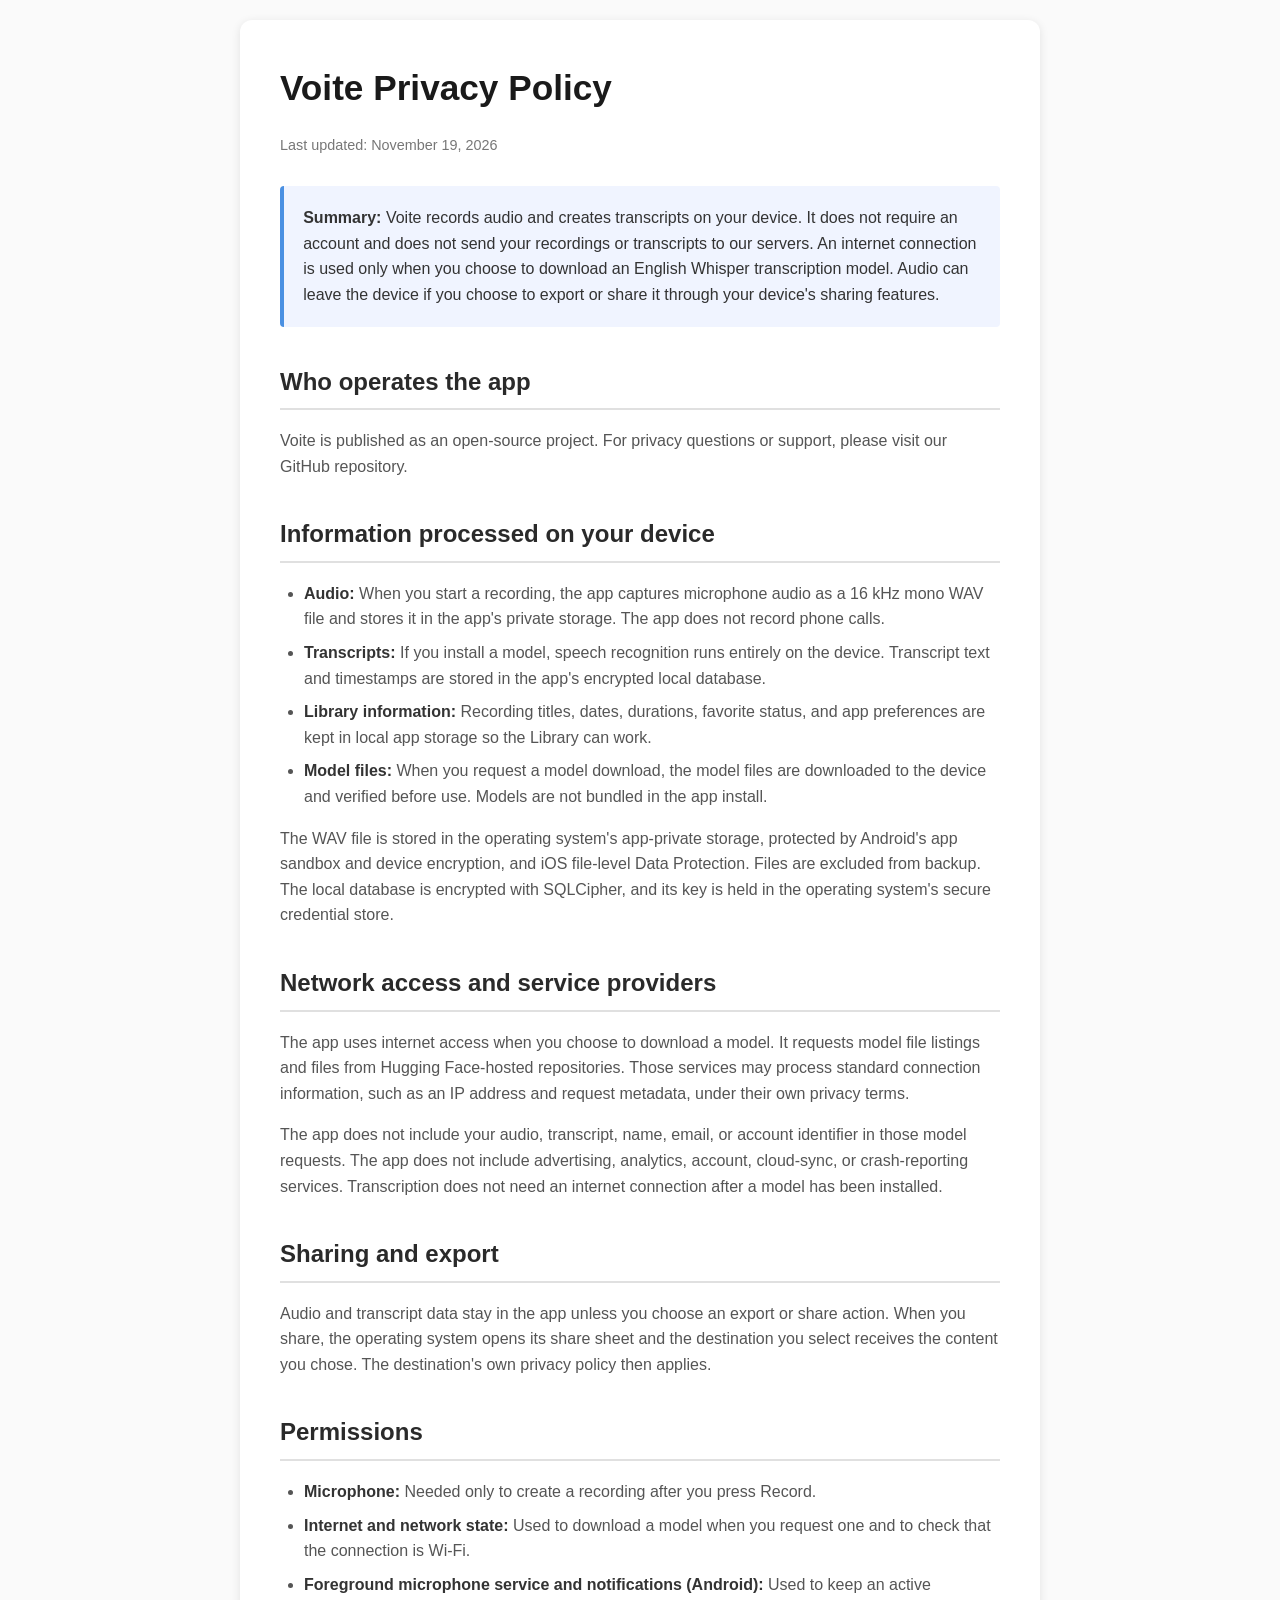
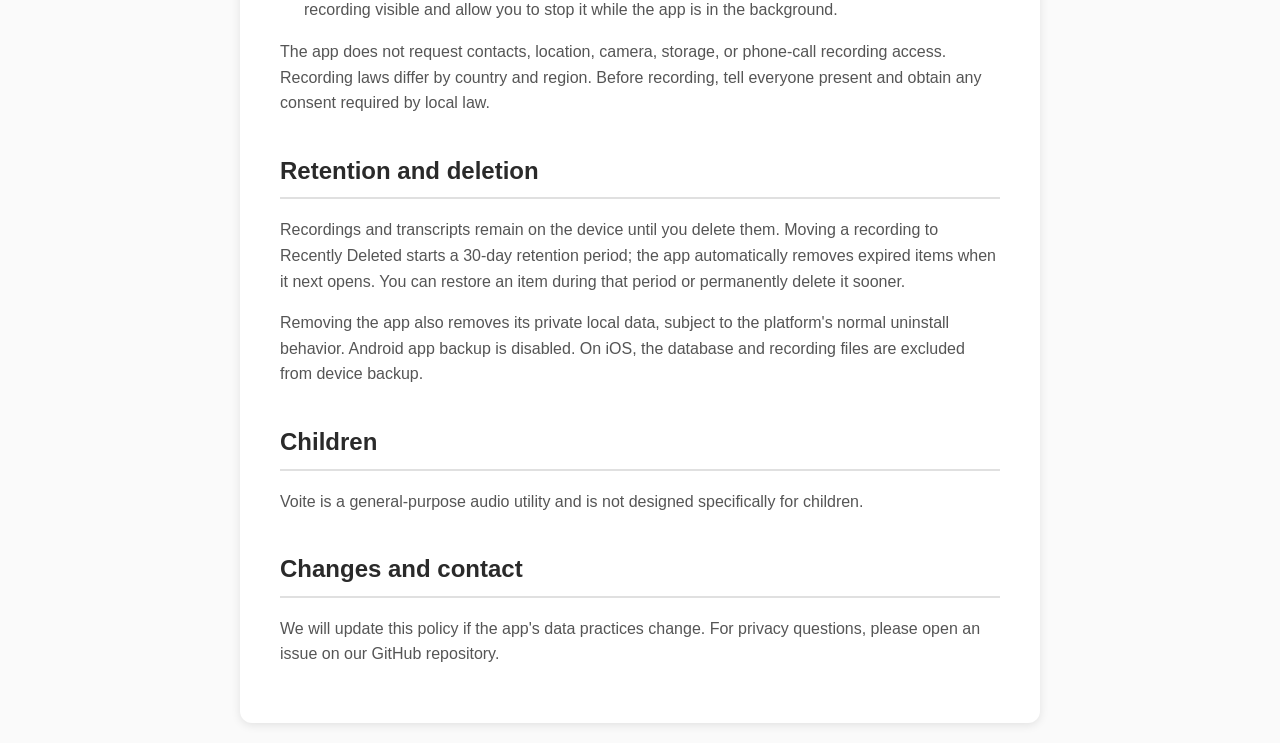
==== docs/index.html @ b0d58685 "feat: initial public release of Voite v1.0.0 Universal voice recorder and diary app with: - On-devic" ====
<!DOCTYPE html>
<html lang="en">
<head>
    <meta charset="UTF-8">
    <meta name="viewport" content="width=device-width, initial-scale=1.0">
    <meta name="description" content="Voite Privacy Policy - On-device voice recording and transcription">
    <title>Voite Privacy Policy</title>
    <style>
        * {
            margin: 0;
            padding: 0;
            box-sizing: border-box;
        }
        body {
            font-family: -apple-system, BlinkMacSystemFont, 'Segoe UI', Roboto, 'Helvetica Neue', Arial, sans-serif;
            line-height: 1.6;
            color: #333;
            background: #fafafa;
            padding: 20px;
        }
        .container {
            max-width: 800px;
            margin: 0 auto;
            background: white;
            padding: 40px;
            border-radius: 12px;
            box-shadow: 0 2px 10px rgba(0,0,0,0.1);
        }
        h1 {
            font-size: 2.2em;
            margin-bottom: 0.5em;
            color: #1a1a1a;
            font-weight: 700;
        }
        h2 {
            font-size: 1.5em;
            margin-top: 1.5em;
            margin-bottom: 0.75em;
            color: #2a2a2a;
            font-weight: 600;
            border-bottom: 2px solid #e0e0e0;
            padding-bottom: 0.3em;
        }
        p {
            margin-bottom: 1em;
            color: #555;
        }
        ul {
            margin-left: 1.5em;
            margin-bottom: 1em;
        }
        li {
            margin-bottom: 0.5em;
            color: #555;
        }
        strong {
            color: #333;
            font-weight: 600;
        }
        .last-updated {
            color: #777;
            font-size: 0.9em;
            margin-bottom: 2em;
        }
        .summary {
            background: #f0f4ff;
            border-left: 4px solid #4a90e2;
            padding: 1.2em;
            margin-bottom: 2em;
            border-radius: 4px;
        }
        .summary p {
            color: #333;
            margin-bottom: 0;
        }
        @media (max-width: 768px) {
            .container {
                padding: 24px;
            }
            h1 {
                font-size: 1.8em;
            }
            h2 {
                font-size: 1.3em;
            }
        }
    </style>
</head>
<body>
    <div class="container">
        <h1>Voite Privacy Policy</h1>
        <p class="last-updated">Last updated: November 19, 2026</p>

        <div class="summary">
            <p><strong>Summary:</strong> Voite records audio and creates transcripts on your device. It does not require an account and does not send your recordings or transcripts to our servers. An internet connection is used only when you choose to download an English Whisper transcription model. Audio can leave the device if you choose to export or share it through your device's sharing features.</p>
        </div>

        <h2>Who operates the app</h2>
        <p>Voite is published as an open-source project. For privacy questions or support, please visit our GitHub repository.</p>

        <h2>Information processed on your device</h2>
        <ul>
            <li><strong>Audio:</strong> When you start a recording, the app captures microphone audio as a 16 kHz mono WAV file and stores it in the app's private storage. The app does not record phone calls.</li>
            <li><strong>Transcripts:</strong> If you install a model, speech recognition runs entirely on the device. Transcript text and timestamps are stored in the app's encrypted local database.</li>
            <li><strong>Library information:</strong> Recording titles, dates, durations, favorite status, and app preferences are kept in local app storage so the Library can work.</li>
            <li><strong>Model files:</strong> When you request a model download, the model files are downloaded to the device and verified before use. Models are not bundled in the app install.</li>
        </ul>
        <p>The WAV file is stored in the operating system's app-private storage, protected by Android's app sandbox and device encryption, and iOS file-level Data Protection. Files are excluded from backup. The local database is encrypted with SQLCipher, and its key is held in the operating system's secure credential store.</p>

        <h2>Network access and service providers</h2>
        <p>The app uses internet access when you choose to download a model. It requests model file listings and files from Hugging Face-hosted repositories. Those services may process standard connection information, such as an IP address and request metadata, under their own privacy terms.</p>
        <p>The app does not include your audio, transcript, name, email, or account identifier in those model requests. The app does not include advertising, analytics, account, cloud-sync, or crash-reporting services. Transcription does not need an internet connection after a model has been installed.</p>

        <h2>Sharing and export</h2>
        <p>Audio and transcript data stay in the app unless you choose an export or share action. When you share, the operating system opens its share sheet and the destination you select receives the content you chose. The destination's own privacy policy then applies.</p>

        <h2>Permissions</h2>
        <ul>
            <li><strong>Microphone:</strong> Needed only to create a recording after you press Record.</li>
            <li><strong>Internet and network state:</strong> Used to download a model when you request one and to check that the connection is Wi-Fi.</li>
            <li><strong>Foreground microphone service and notifications (Android):</strong> Used to keep an active recording visible and allow you to stop it while the app is in the background.</li>
        </ul>
        <p>The app does not request contacts, location, camera, storage, or phone-call recording access. Recording laws differ by country and region. Before recording, tell everyone present and obtain any consent required by local law.</p>

        <h2>Retention and deletion</h2>
        <p>Recordings and transcripts remain on the device until you delete them. Moving a recording to Recently Deleted starts a 30-day retention period; the app automatically removes expired items when it next opens. You can restore an item during that period or permanently delete it sooner.</p>
        <p>Removing the app also removes its private local data, subject to the platform's normal uninstall behavior. Android app backup is disabled. On iOS, the database and recording files are excluded from device backup.</p>

        <h2>Children</h2>
        <p>Voite is a general-purpose audio utility and is not designed specifically for children.</p>

        <h2>Changes and contact</h2>
        <p>We will update this policy if the app's data practices change. For privacy questions, please open an issue on our GitHub repository.</p>
    </div>
</body>
</html>
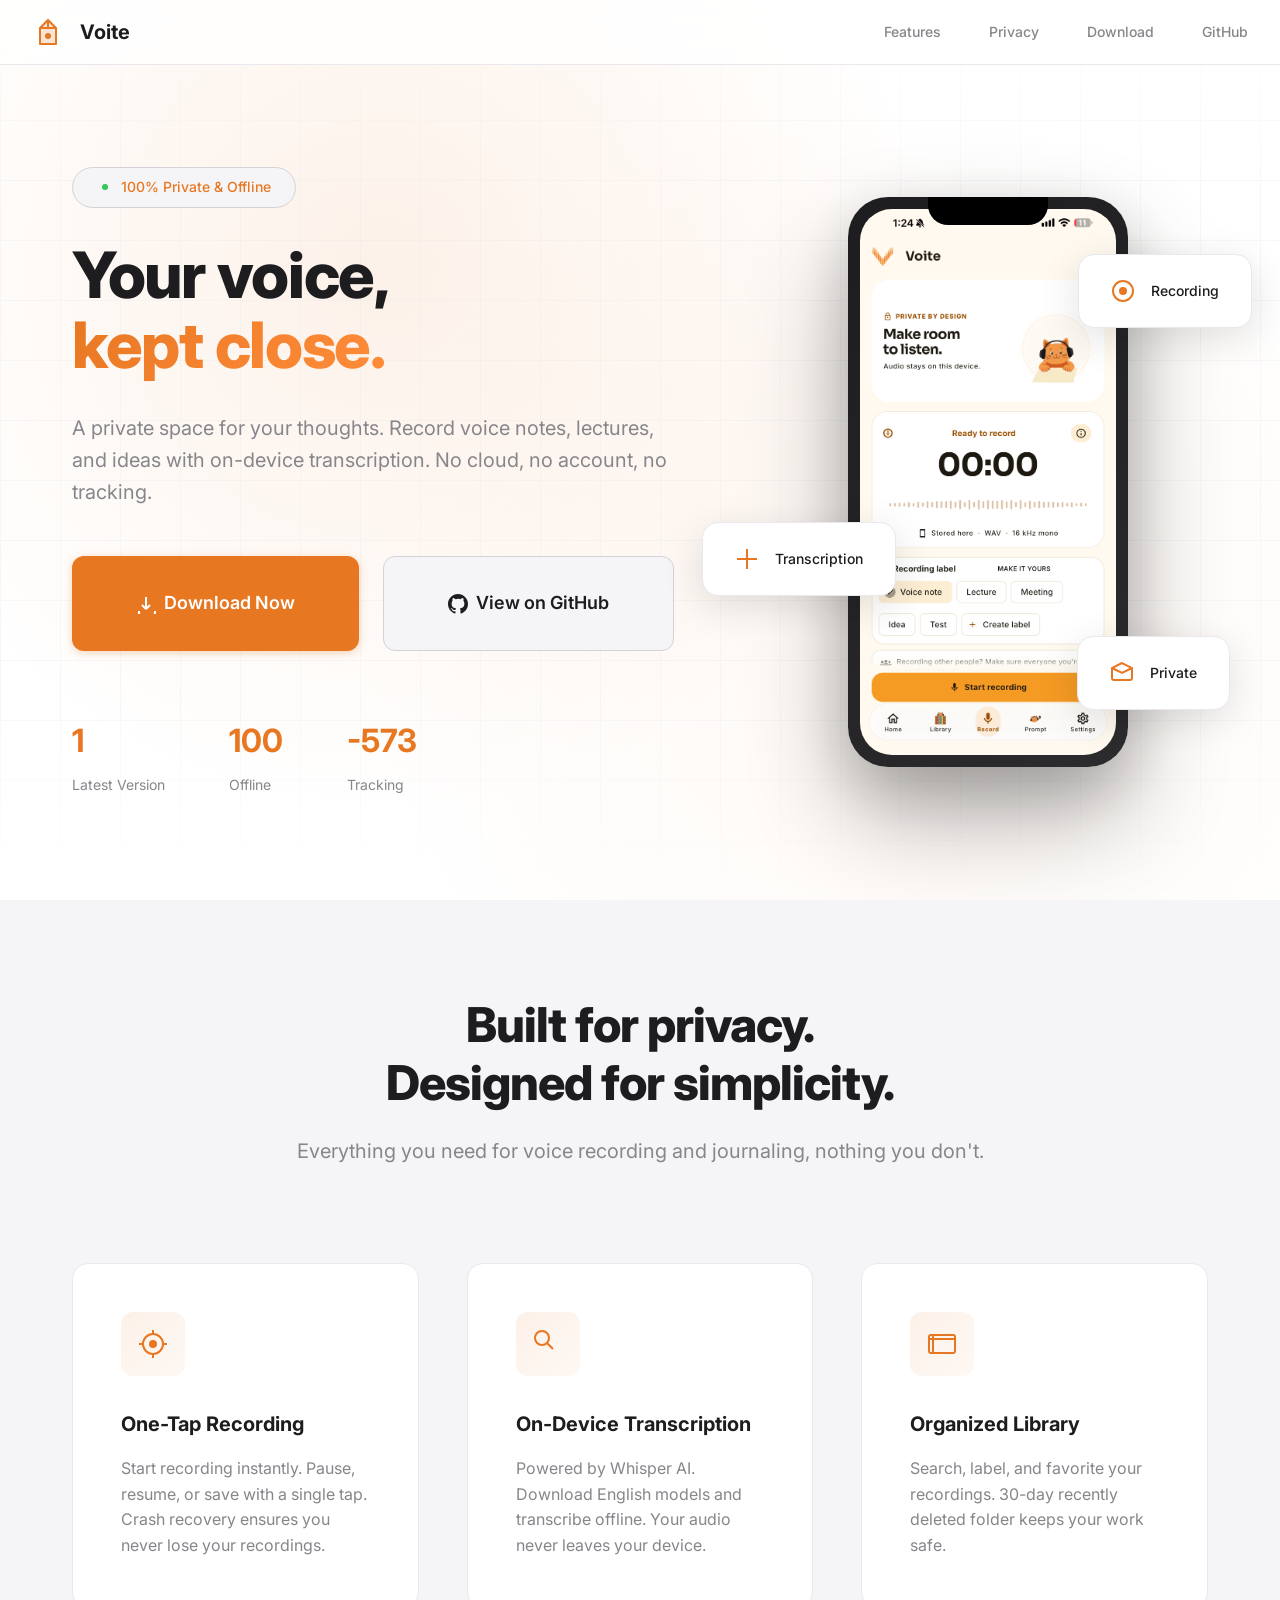
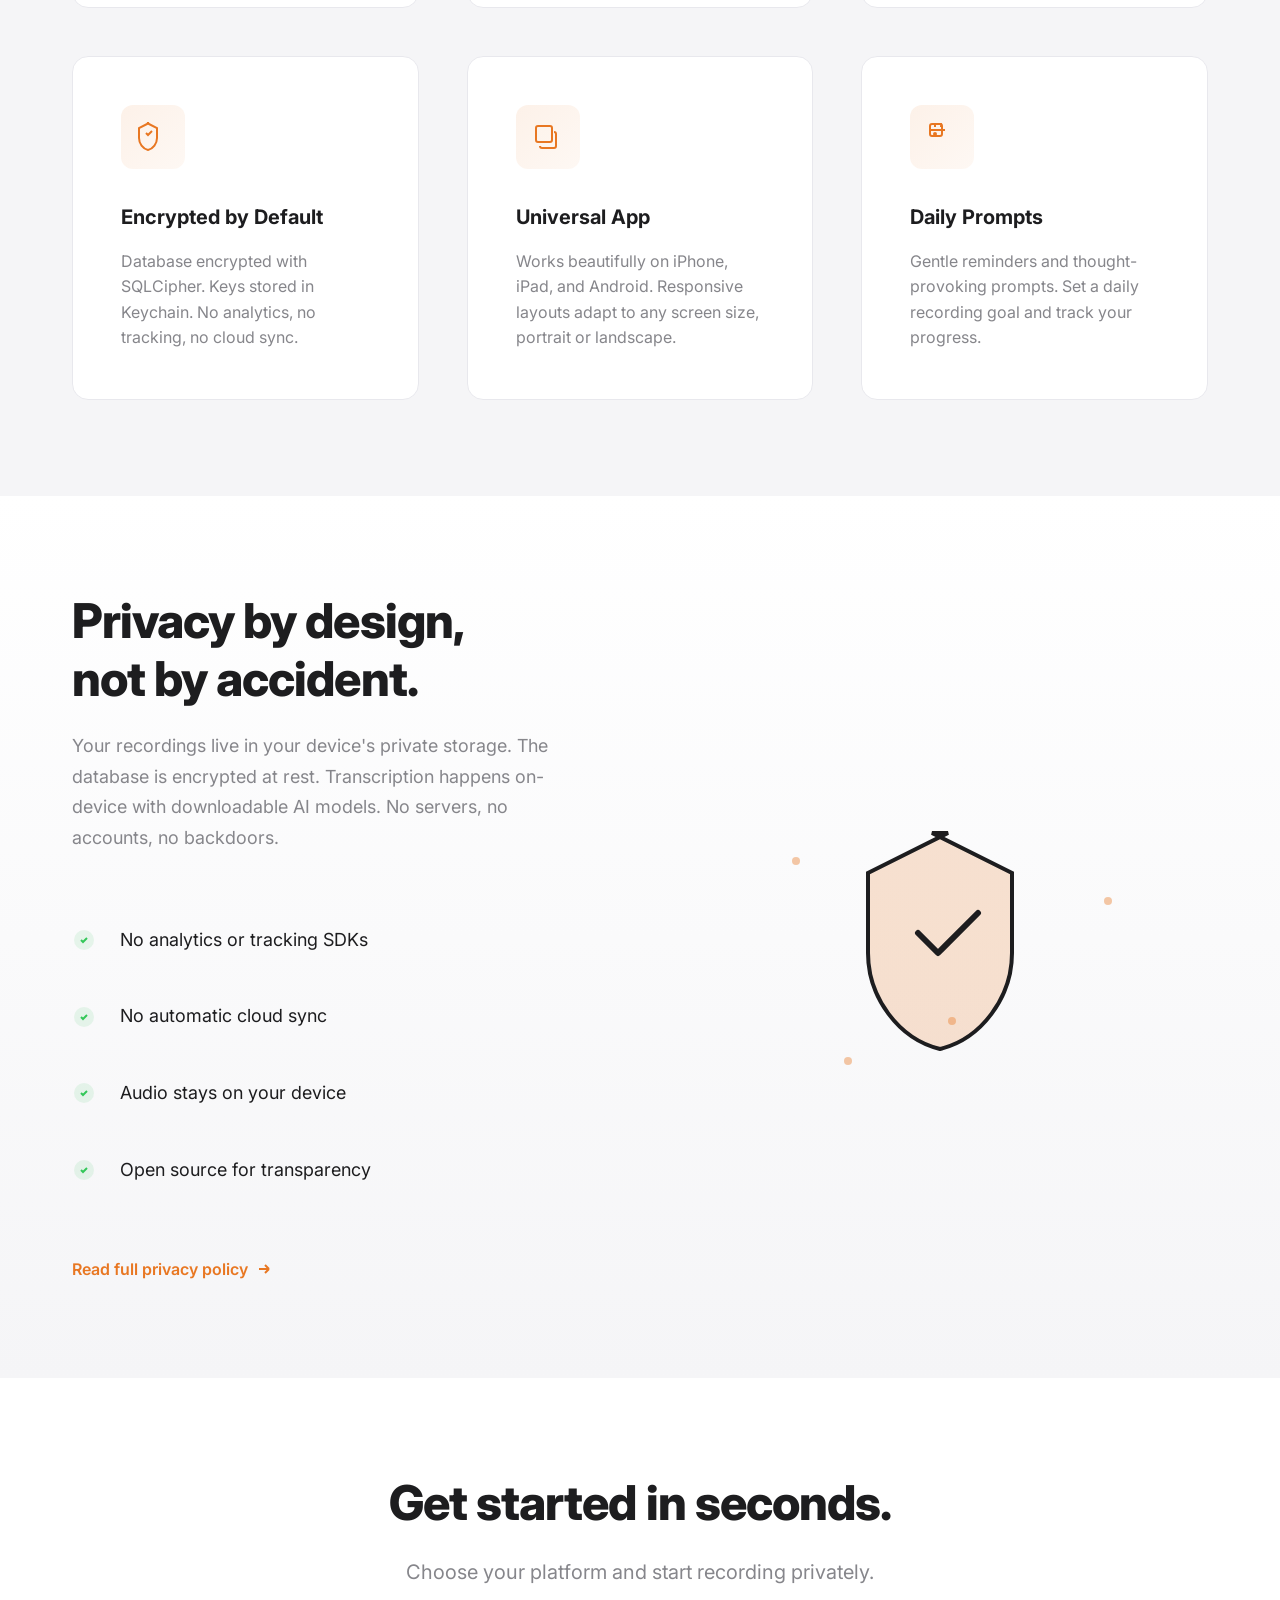
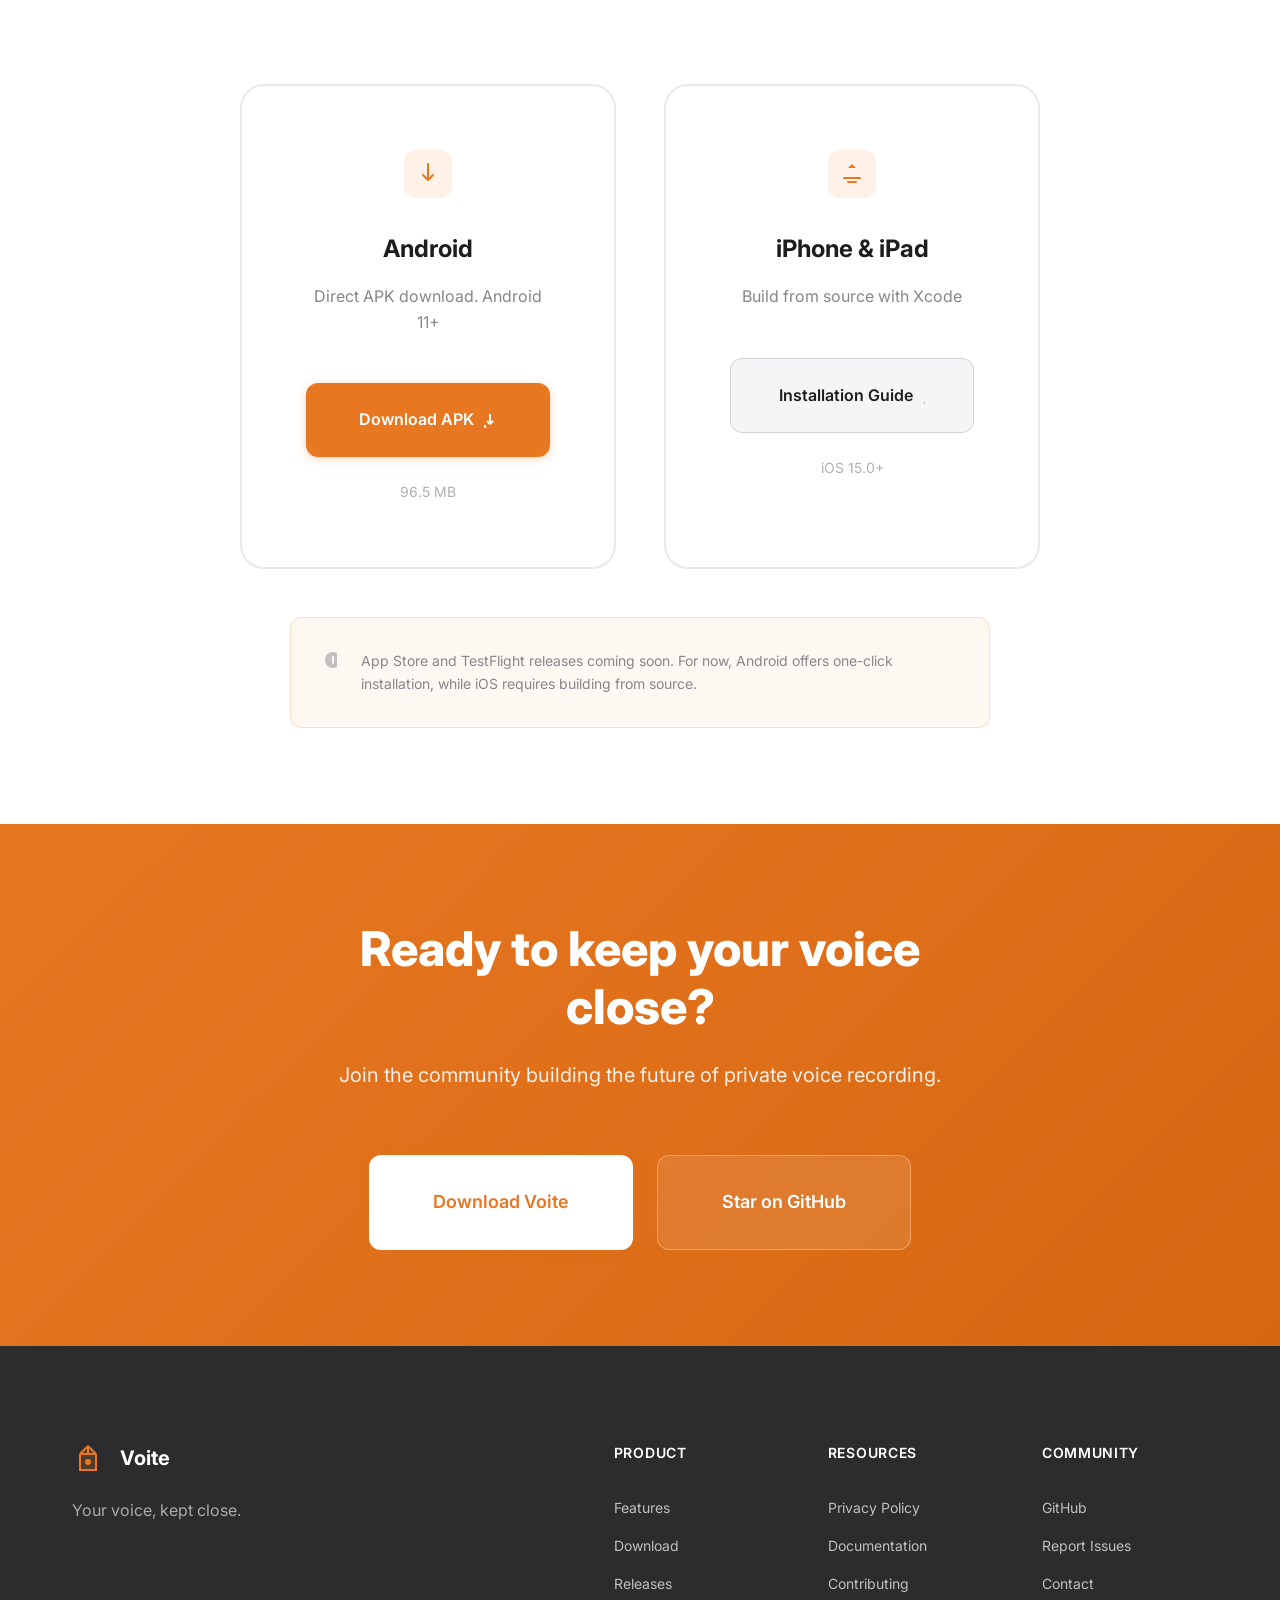
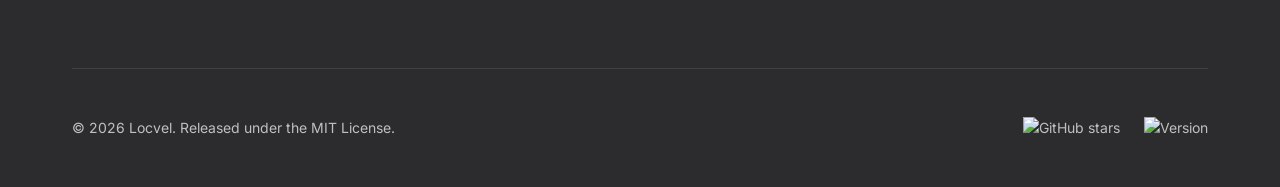
==== commit ee2c9a0e: "Create stunning GitHub Pages site with Apple-inspired design, smooth animations, and haptic feedback" ====
--- a/docs/index.html
+++ b/docs/index.html
@@ -2,135 +2,416 @@
 <html lang="en">
 <head>
     <meta charset="UTF-8">
-    <meta name="viewport" content="width=device-width, initial-scale=1.0">
-    <meta name="description" content="Voite Privacy Policy - On-device voice recording and transcription">
-    <title>Voite Privacy Policy</title>
-    <style>
-        * {
-            margin: 0;
-            padding: 0;
-            box-sizing: border-box;
-        }
-        body {
-            font-family: -apple-system, BlinkMacSystemFont, 'Segoe UI', Roboto, 'Helvetica Neue', Arial, sans-serif;
-            line-height: 1.6;
-            color: #333;
-            background: #fafafa;
-            padding: 20px;
-        }
-        .container {
-            max-width: 800px;
-            margin: 0 auto;
-            background: white;
-            padding: 40px;
-            border-radius: 12px;
-            box-shadow: 0 2px 10px rgba(0,0,0,0.1);
-        }
-        h1 {
-            font-size: 2.2em;
-            margin-bottom: 0.5em;
-            color: #1a1a1a;
-            font-weight: 700;
-        }
-        h2 {
-            font-size: 1.5em;
-            margin-top: 1.5em;
-            margin-bottom: 0.75em;
-            color: #2a2a2a;
-            font-weight: 600;
-            border-bottom: 2px solid #e0e0e0;
-            padding-bottom: 0.3em;
-        }
-        p {
-            margin-bottom: 1em;
-            color: #555;
-        }
-        ul {
-            margin-left: 1.5em;
-            margin-bottom: 1em;
-        }
-        li {
-            margin-bottom: 0.5em;
-            color: #555;
-        }
-        strong {
-            color: #333;
-            font-weight: 600;
-        }
-        .last-updated {
-            color: #777;
-            font-size: 0.9em;
-            margin-bottom: 2em;
-        }
-        .summary {
-            background: #f0f4ff;
-            border-left: 4px solid #4a90e2;
-            padding: 1.2em;
-            margin-bottom: 2em;
-            border-radius: 4px;
-        }
-        .summary p {
-            color: #333;
-            margin-bottom: 0;
-        }
-        @media (max-width: 768px) {
-            .container {
-                padding: 24px;
-            }
-            h1 {
-                font-size: 1.8em;
-            }
-            h2 {
-                font-size: 1.3em;
-            }
-        }
-    </style>
+    <meta name="viewport" content="width=device-width, initial-scale=1.0, viewport-fit=cover">
+    <meta name="description" content="Voite - Your private, offline voice recorder and diary with on-device transcription. Record, transcribe, reflect.">
+    <meta name="theme-color" content="#E87722">
+    
+    <title>Voite - Private Voice Recording & Diary</title>
+    
+    <!-- Fonts -->
+    <link rel="preconnect" href="https://fonts.googleapis.com">
+    <link rel="preconnect" href="https://fonts.gstatic.com" crossorigin>
+    <link href="https://fonts.googleapis.com/css2?family=Inter:wght@300;400;500;600;700;800&display=swap" rel="stylesheet">
+    
+    <!-- Icons -->
+    <link rel="stylesheet" href="https://cdnjs.cloudflare.com/ajax/libs/lucide/0.294.0/lucide.min.css">
+    
+    <link rel="stylesheet" href="assets/css/style.css">
 </head>
 <body>
-    <div class="container">
-        <h1>Voite Privacy Policy</h1>
-        <p class="last-updated">Last updated: November 19, 2026</p>
-
-        <div class="summary">
-            <p><strong>Summary:</strong> Voite records audio and creates transcripts on your device. It does not require an account and does not send your recordings or transcripts to our servers. An internet connection is used only when you choose to download an English Whisper transcription model. Audio can leave the device if you choose to export or share it through your device's sharing features.</p>
-        </div>
-
-        <h2>Who operates the app</h2>
-        <p>Voite is published as an open-source project. For privacy questions or support, please visit our GitHub repository.</p>
-
-        <h2>Information processed on your device</h2>
-        <ul>
-            <li><strong>Audio:</strong> When you start a recording, the app captures microphone audio as a 16 kHz mono WAV file and stores it in the app's private storage. The app does not record phone calls.</li>
-            <li><strong>Transcripts:</strong> If you install a model, speech recognition runs entirely on the device. Transcript text and timestamps are stored in the app's encrypted local database.</li>
-            <li><strong>Library information:</strong> Recording titles, dates, durations, favorite status, and app preferences are kept in local app storage so the Library can work.</li>
-            <li><strong>Model files:</strong> When you request a model download, the model files are downloaded to the device and verified before use. Models are not bundled in the app install.</li>
-        </ul>
-        <p>The WAV file is stored in the operating system's app-private storage, protected by Android's app sandbox and device encryption, and iOS file-level Data Protection. Files are excluded from backup. The local database is encrypted with SQLCipher, and its key is held in the operating system's secure credential store.</p>
-
-        <h2>Network access and service providers</h2>
-        <p>The app uses internet access when you choose to download a model. It requests model file listings and files from Hugging Face-hosted repositories. Those services may process standard connection information, such as an IP address and request metadata, under their own privacy terms.</p>
-        <p>The app does not include your audio, transcript, name, email, or account identifier in those model requests. The app does not include advertising, analytics, account, cloud-sync, or crash-reporting services. Transcription does not need an internet connection after a model has been installed.</p>
-
-        <h2>Sharing and export</h2>
-        <p>Audio and transcript data stay in the app unless you choose an export or share action. When you share, the operating system opens its share sheet and the destination you select receives the content you chose. The destination's own privacy policy then applies.</p>
-
-        <h2>Permissions</h2>
-        <ul>
-            <li><strong>Microphone:</strong> Needed only to create a recording after you press Record.</li>
-            <li><strong>Internet and network state:</strong> Used to download a model when you request one and to check that the connection is Wi-Fi.</li>
-            <li><strong>Foreground microphone service and notifications (Android):</strong> Used to keep an active recording visible and allow you to stop it while the app is in the background.</li>
-        </ul>
-        <p>The app does not request contacts, location, camera, storage, or phone-call recording access. Recording laws differ by country and region. Before recording, tell everyone present and obtain any consent required by local law.</p>
-
-        <h2>Retention and deletion</h2>
-        <p>Recordings and transcripts remain on the device until you delete them. Moving a recording to Recently Deleted starts a 30-day retention period; the app automatically removes expired items when it next opens. You can restore an item during that period or permanently delete it sooner.</p>
-        <p>Removing the app also removes its private local data, subject to the platform's normal uninstall behavior. Android app backup is disabled. On iOS, the database and recording files are excluded from device backup.</p>
-
-        <h2>Children</h2>
-        <p>Voite is a general-purpose audio utility and is not designed specifically for children.</p>
-
-        <h2>Changes and contact</h2>
-        <p>We will update this policy if the app's data practices change. For privacy questions, please open an issue on our GitHub repository.</p>
-    </div>
+    <!-- Navigation -->
+    <nav class="nav">
+        <div class="nav-container">
+            <div class="nav-logo">
+                <svg width="32" height="32" viewBox="0 0 32 32" fill="none">
+                    <path d="M16 4L8 12V28H24V12L16 4Z" fill="currentColor" opacity="0.2"/>
+                    <path d="M16 4L8 12M16 4L24 12M16 4V12M8 12V28H24V12M8 12H24" stroke="currentColor" stroke-width="2" stroke-linecap="round" stroke-linejoin="round"/>
+                    <circle cx="16" cy="20" r="3" fill="currentColor"/>
+                </svg>
+                <span>Voite</span>
+            </div>
+            <div class="nav-links">
+                <a href="#features" class="nav-link">Features</a>
+                <a href="#privacy" class="nav-link">Privacy</a>
+                <a href="#download" class="nav-link">Download</a>
+                <a href="https://github.com/locvel/voite" class="nav-link" target="_blank">GitHub</a>
+            </div>
+            <button class="nav-toggle" aria-label="Toggle menu">
+                <span></span>
+                <span></span>
+                <span></span>
+            </button>
+        </div>
+    </nav>
+
+    <!-- Hero Section -->
+    <section class="hero">
+        <div class="hero-background">
+            <div class="hero-gradient"></div>
+            <div class="hero-grid"></div>
+        </div>
+        
+        <div class="container hero-container">
+            <div class="hero-content">
+                <div class="hero-badge" data-animate="fade-up">
+                    <svg width="16" height="16" fill="currentColor" class="badge-icon">
+                        <circle cx="8" cy="8" r="3"/>
+                    </svg>
+                    <span>100% Private & Offline</span>
+                </div>
+                
+                <h1 class="hero-title" data-animate="fade-up" data-delay="100">
+                    Your voice,<br>
+                    <span class="gradient-text">kept close.</span>
+                </h1>
+                
+                <p class="hero-description" data-animate="fade-up" data-delay="200">
+                    A private space for your thoughts. Record voice notes, lectures, and ideas with on-device transcription. No cloud, no account, no tracking.
+                </p>
+                
+                <div class="hero-cta" data-animate="fade-up" data-delay="300">
+                    <a href="#download" class="btn btn-primary btn-large">
+                        <svg width="20" height="20" fill="none" stroke="currentColor" stroke-width="2">
+                            <path d="M3 17v2a2 2 0 002 2h12a2 2 0 002-2v-2M10 3v12m0 0l-4-4m4 4l4-4"/>
+                        </svg>
+                        Download Now
+                    </a>
+                    <a href="https://github.com/locvel/voite" class="btn btn-secondary btn-large">
+                        <svg width="20" height="20" fill="currentColor">
+                            <path d="M10 0C4.477 0 0 4.477 0 10c0 4.418 2.865 8.166 6.839 9.489.5.092.682-.217.682-.482 0-.237-.008-.866-.013-1.7-2.782.603-3.369-1.34-3.369-1.34-.454-1.156-1.11-1.463-1.11-1.463-.908-.62.069-.608.069-.608 1.003.07 1.531 1.03 1.531 1.03.892 1.529 2.341 1.087 2.91.831.092-.646.35-1.086.636-1.336-2.22-.253-4.555-1.11-4.555-4.943 0-1.091.39-1.984 1.029-2.683-.103-.253-.446-1.27.098-2.647 0 0 .84-.269 2.75 1.025A9.578 9.578 0 0110 4.836c.85.004 1.705.114 2.504.336 1.909-1.294 2.747-1.025 2.747-1.025.546 1.377.203 2.394.1 2.647.64.699 1.028 1.592 1.028 2.683 0 3.842-2.339 4.687-4.566 4.935.359.309.678.919.678 1.852 0 1.336-.012 2.415-.012 2.743 0 .267.18.578.688.48C17.137 18.163 20 14.418 20 10c0-5.523-4.477-10-10-10z"/>
+                        </svg>
+                        View on GitHub
+                    </a>
+                </div>
+                
+                <div class="hero-stats" data-animate="fade-up" data-delay="400">
+                    <div class="stat">
+                        <div class="stat-value">1.0.0</div>
+                        <div class="stat-label">Latest Version</div>
+                    </div>
+                    <div class="stat">
+                        <div class="stat-value">100%</div>
+                        <div class="stat-label">Offline</div>
+                    </div>
+                    <div class="stat">
+                        <div class="stat-value">0</div>
+                        <div class="stat-label">Tracking</div>
+                    </div>
+                </div>
+            </div>
+            
+            <div class="hero-visual" data-animate="fade-left">
+                <div class="phone-mockup">
+                    <div class="phone-frame">
+                        <div class="phone-notch"></div>
+                        <div class="phone-screen">
+                            <img src="assets/images/app-preview.png" alt="Voite App Interface" class="phone-screenshot">
+                        </div>
+                    </div>
+                    <div class="phone-shadow"></div>
+                </div>
+                
+                <!-- Floating Elements -->
+                <div class="floating-card" style="--delay: 0s">
+                    <svg width="24" height="24" fill="none" stroke="currentColor" stroke-width="2">
+                        <circle cx="12" cy="12" r="10"/>
+                        <circle cx="12" cy="12" r="3" fill="currentColor"/>
+                    </svg>
+                    <span>Recording</span>
+                </div>
+                
+                <div class="floating-card" style="--delay: 0.5s">
+                    <svg width="24" height="24" fill="none" stroke="currentColor" stroke-width="2">
+                        <path d="M12 2v20M2 12h20"/>
+                    </svg>
+                    <span>Transcription</span>
+                </div>
+                
+                <div class="floating-card" style="--delay: 1s">
+                    <svg width="24" height="24" fill="none" stroke="currentColor" stroke-width="2">
+                        <path d="M12 2L2 7v10a2 2 0 002 2h16a2 2 0 002-2V7l-10-5z"/>
+                        <path d="M2 7l10 5 10-5"/>
+                    </svg>
+                    <span>Private</span>
+                </div>
+            </div>
+        </div>
+    </section>
+
+    <!-- Features Section -->
+    <section class="section features" id="features">
+        <div class="container">
+            <div class="section-header" data-animate="fade-up">
+                <h2 class="section-title">Built for privacy.<br>Designed for simplicity.</h2>
+                <p class="section-description">Everything you need for voice recording and journaling, nothing you don't.</p>
+            </div>
+            
+            <div class="features-grid">
+                <div class="feature-card" data-animate="fade-up" data-delay="0">
+                    <div class="feature-icon">
+                        <svg width="32" height="32" fill="none" stroke="currentColor" stroke-width="2">
+                            <circle cx="16" cy="16" r="10"/>
+                            <circle cx="16" cy="16" r="3" fill="currentColor"/>
+                            <path d="M16 2v4m0 20v4m14-14h-4M2 16h4"/>
+                        </svg>
+                    </div>
+                    <h3 class="feature-title">One-Tap Recording</h3>
+                    <p class="feature-description">Start recording instantly. Pause, resume, or save with a single tap. Crash recovery ensures you never lose your recordings.</p>
+                </div>
+                
+                <div class="feature-card" data-animate="fade-up" data-delay="100">
+                    <div class="feature-icon">
+                        <svg width="32" height="32" fill="none" stroke="currentColor" stroke-width="2">
+                            <path d="M21 21l-6-6m2-5a7 7 0 11-14 0 7 7 0 0114 0z"/>
+                        </svg>
+                    </div>
+                    <h3 class="feature-title">On-Device Transcription</h3>
+                    <p class="feature-description">Powered by Whisper AI. Download English models and transcribe offline. Your audio never leaves your device.</p>
+                </div>
+                
+                <div class="feature-card" data-animate="fade-up" data-delay="200">
+                    <div class="feature-icon">
+                        <svg width="32" height="32" fill="none" stroke="currentColor" stroke-width="2">
+                            <rect x="3" y="7" width="26" height="18" rx="2"/>
+                            <path d="M3 11h26M7 7v18"/>
+                        </svg>
+                    </div>
+                    <h3 class="feature-title">Organized Library</h3>
+                    <p class="feature-description">Search, label, and favorite your recordings. 30-day recently deleted folder keeps your work safe.</p>
+                </div>
+                
+                <div class="feature-card" data-animate="fade-up" data-delay="300">
+                    <div class="feature-icon">
+                        <svg width="32" height="32" fill="none" stroke="currentColor" stroke-width="2">
+                            <path d="M12 2L2 7v10c0 5.55 3.84 10.74 9 12 5.16-1.26 9-6.45 9-12V7l-10-5z"/>
+                            <path d="M9 12l2 2 4-4"/>
+                        </svg>
+                    </div>
+                    <h3 class="feature-title">Encrypted by Default</h3>
+                    <p class="feature-description">Database encrypted with SQLCipher. Keys stored in Keychain. No analytics, no tracking, no cloud sync.</p>
+                </div>
+                
+                <div class="feature-card" data-animate="fade-up" data-delay="400">
+                    <div class="feature-icon">
+                        <svg width="32" height="32" fill="none" stroke="currentColor" stroke-width="2">
+                            <path d="M4 7a2 2 0 012-2h12a2 2 0 012 2v12a2 2 0 01-2 2H6a2 2 0 01-2-2V7z"/>
+                            <path d="M22 11a2 2 0 012 2v12a2 2 0 01-2 2H10a2 2 0 01-2-2"/>
+                        </svg>
+                    </div>
+                    <h3 class="feature-title">Universal App</h3>
+                    <p class="feature-description">Works beautifully on iPhone, iPad, and Android. Responsive layouts adapt to any screen size, portrait or landscape.</p>
+                </div>
+                
+                <div class="feature-card" data-animate="fade-up" data-delay="500">
+                    <div class="feature-icon">
+                        <svg width="32" height="32" fill="none" stroke="currentColor" stroke-width="2">
+                            <path d="M9 2v4M15 2v4M5 9h14M4 5a2 2 0 012-2h8a2 2 0 012 2v8a2 2 0 01-2 2H6a2 2 0 01-2-2V5z"/>
+                            <circle cx="9" cy="13" r="1" fill="currentColor"/>
+                        </svg>
+                    </div>
+                    <h3 class="feature-title">Daily Prompts</h3>
+                    <p class="feature-description">Gentle reminders and thought-provoking prompts. Set a daily recording goal and track your progress.</p>
+                </div>
+            </div>
+        </div>
+    </section>
+
+    <!-- Privacy Section -->
+    <section class="section privacy-section" id="privacy">
+        <div class="container">
+            <div class="privacy-content">
+                <div class="privacy-text" data-animate="fade-right">
+                    <h2 class="section-title">Privacy by design,<br>not by accident.</h2>
+                    <p class="privacy-description">
+                        Your recordings live in your device's private storage. The database is encrypted at rest. Transcription happens on-device with downloadable AI models. No servers, no accounts, no backdoors.
+                    </p>
+                    
+                    <ul class="privacy-list">
+                        <li class="privacy-item">
+                            <svg width="24" height="24" fill="currentColor">
+                                <circle cx="12" cy="12" r="10" opacity="0.1"/>
+                                <path d="M9 12l2 2 4-4" stroke="currentColor" stroke-width="2" fill="none"/>
+                            </svg>
+                            <span>No analytics or tracking SDKs</span>
+                        </li>
+                        <li class="privacy-item">
+                            <svg width="24" height="24" fill="currentColor">
+                                <circle cx="12" cy="12" r="10" opacity="0.1"/>
+                                <path d="M9 12l2 2 4-4" stroke="currentColor" stroke-width="2" fill="none"/>
+                            </svg>
+                            <span>No automatic cloud sync</span>
+                        </li>
+                        <li class="privacy-item">
+                            <svg width="24" height="24" fill="currentColor">
+                                <circle cx="12" cy="12" r="10" opacity="0.1"/>
+                                <path d="M9 12l2 2 4-4" stroke="currentColor" stroke-width="2" fill="none"/>
+                            </svg>
+                            <span>Audio stays on your device</span>
+                        </li>
+                        <li class="privacy-item">
+                            <svg width="24" height="24" fill="currentColor">
+                                <circle cx="12" cy="12" r="10" opacity="0.1"/>
+                                <path d="M9 12l2 2 4-4" stroke="currentColor" stroke-width="2" fill="none"/>
+                            </svg>
+                            <span>Open source for transparency</span>
+                        </li>
+                    </ul>
+                    
+                    <a href="privacy.html" class="link-arrow">
+                        Read full privacy policy
+                        <svg width="16" height="16" fill="none" stroke="currentColor" stroke-width="2">
+                            <path d="M3 8h10m0 0l-4-4m4 4l-4 4"/>
+                        </svg>
+                    </a>
+                </div>
+                
+                <div class="privacy-visual" data-animate="fade-left">
+                    <div class="privacy-shield">
+                        <svg width="200" height="240" viewBox="0 0 200 240" fill="none">
+                            <path d="M100 20L20 60v80c0 44.4 30.72 85.92 72 96 41.28-10.08 72-51.6 72-96V60l-80-40z" 
+                                  fill="url(#shield-gradient)" stroke="currentColor" stroke-width="4"/>
+                            <path d="M70 120l20 20 40-40" stroke="currentColor" stroke-width="6" stroke-linecap="round" stroke-linejoin="round"/>
+                            <defs>
+                                <linearGradient id="shield-gradient" x1="100" y1="20" x2="100" y2="236">
+                                    <stop offset="0%" stop-color="var(--color-primary)" stop-opacity="0.2"/>
+                                    <stop offset="100%" stop-color="var(--color-primary)" stop-opacity="0.05"/>
+                                </linearGradient>
+                            </defs>
+                        </svg>
+                    </div>
+                    
+                    <div class="privacy-particles">
+                        <div class="particle" style="--x: 20%; --y: 30%; --delay: 0s"></div>
+                        <div class="particle" style="--x: 80%; --y: 40%; --delay: 1s"></div>
+                        <div class="particle" style="--x: 50%; --y: 70%; --delay: 2s"></div>
+                        <div class="particle" style="--x: 30%; --y: 80%; --delay: 3s"></div>
+                    </div>
+                </div>
+            </div>
+        </div>
+    </section>
+
+    <!-- Download Section -->
+    <section class="section download-section" id="download">
+        <div class="container">
+            <div class="section-header" data-animate="fade-up">
+                <h2 class="section-title">Get started in seconds.</h2>
+                <p class="section-description">Choose your platform and start recording privately.</p>
+            </div>
+            
+            <div class="download-grid">
+                <div class="download-card" data-animate="fade-up" data-delay="0">
+                    <div class="download-icon">
+                        <svg width="48" height="48" viewBox="0 0 48 48" fill="none">
+                            <rect width="48" height="48" rx="12" fill="currentColor" opacity="0.1"/>
+                            <path d="M24 14v16m0 0l-5-5m5 5l5-5" stroke="currentColor" stroke-width="2" stroke-linecap="round"/>
+                        </svg>
+                    </div>
+                    <h3 class="download-title">Android</h3>
+                    <p class="download-description">Direct APK download. Android 11+</p>
+                    <a href="https://github.com/locvel/voite/releases/latest/download/app-release.apk" class="btn btn-primary btn-block">
+                        Download APK
+                        <svg width="16" height="16" fill="none" stroke="currentColor" stroke-width="2">
+                            <path d="M3 13v2a2 2 0 002 2h10a2 2 0 002-2v-2M8 2v10m0 0l-3-3m3 3l3-3"/>
+                        </svg>
+                    </a>
+                    <span class="download-size">96.5 MB</span>
+                </div>
+                
+                <div class="download-card" data-animate="fade-up" data-delay="100">
+                    <div class="download-icon">
+                        <svg width="48" height="48" viewBox="0 0 48 48" fill="none">
+                            <rect width="48" height="48" rx="12" fill="currentColor" opacity="0.1"/>
+                            <path d="M24 14L20 18h4v8h0v0h0v-8h4l-4-4z" fill="currentColor"/>
+                            <path d="M16 28h16M20 32h8" stroke="currentColor" stroke-width="2" stroke-linecap="round"/>
+                        </svg>
+                    </div>
+                    <h3 class="download-title">iPhone & iPad</h3>
+                    <p class="download-description">Build from source with Xcode</p>
+                    <a href="https://github.com/locvel/voite#-iphone--ipad" class="btn btn-secondary btn-block">
+                        Installation Guide
+                        <svg width="16" height="16" fill="none" stroke="currentColor" stroke-width="2">
+                            <path d="M8 2h6a2 2 0 012 2v12a2 2 0 01-2 2H8m0-16v16m0 0l-4-4m4 4l4-4"/>
+                        </svg>
+                    </a>
+                    <span class="download-size">iOS 15.0+</span>
+                </div>
+            </div>
+            
+            <div class="download-note" data-animate="fade-up" data-delay="200">
+                <svg width="20" height="20" fill="currentColor" opacity="0.5">
+                    <circle cx="10" cy="10" r="8"/>
+                    <path d="M10 7v4M10 13h0" stroke="white" stroke-width="2" stroke-linecap="round"/>
+                </svg>
+                <p>App Store and TestFlight releases coming soon. For now, Android offers one-click installation, while iOS requires building from source.</p>
+            </div>
+        </div>
+    </section>
+
+    <!-- CTA Section -->
+    <section class="section cta-section">
+        <div class="container">
+            <div class="cta-card" data-animate="fade-up">
+                <h2 class="cta-title">Ready to keep your voice close?</h2>
+                <p class="cta-description">Join the community building the future of private voice recording.</p>
+                <div class="cta-buttons">
+                    <a href="#download" class="btn btn-primary btn-large">Download Voite</a>
+                    <a href="https://github.com/locvel/voite" class="btn btn-secondary btn-large">Star on GitHub</a>
+                </div>
+            </div>
+        </div>
+    </section>
+
+    <!-- Footer -->
+    <footer class="footer">
+        <div class="container">
+            <div class="footer-grid">
+                <div class="footer-brand">
+                    <div class="footer-logo">
+                        <svg width="32" height="32" viewBox="0 0 32 32" fill="none">
+                            <path d="M16 4L8 12V28H24V12L16 4Z" fill="currentColor" opacity="0.2"/>
+                            <path d="M16 4L8 12M16 4L24 12M16 4V12M8 12V28H24V12M8 12H24" stroke="currentColor" stroke-width="2"/>
+                            <circle cx="16" cy="20" r="3" fill="currentColor"/>
+                        </svg>
+                        <span>Voite</span>
+                    </div>
+                    <p class="footer-tagline">Your voice, kept close.</p>
+                </div>
+                
+                <div class="footer-links">
+                    <div class="footer-column">
+                        <h4>Product</h4>
+                        <a href="#features">Features</a>
+                        <a href="#download">Download</a>
+                        <a href="https://github.com/locvel/voite/releases">Releases</a>
+                    </div>
+                    
+                    <div class="footer-column">
+                        <h4>Resources</h4>
+                        <a href="privacy.html">Privacy Policy</a>
+                        <a href="https://github.com/locvel/voite#readme">Documentation</a>
+                        <a href="https://github.com/locvel/voite/blob/main/CONTRIBUTING.md">Contributing</a>
+                    </div>
+                    
+                    <div class="footer-column">
+                        <h4>Community</h4>
+                        <a href="https://github.com/locvel/voite">GitHub</a>
+                        <a href="https://github.com/locvel/voite/issues">Report Issues</a>
+                        <a href="mailto:hello.locvel@gmail.com">Contact</a>
+                    </div>
+                </div>
+            </div>
+            
+            <div class="footer-bottom">
+                <p>&copy; 2026 Locvel. Released under the MIT License.</p>
+                <div class="footer-badges">
+                    <img src="https://img.shields.io/github/stars/locvel/voite?style=social" alt="GitHub stars">
+                    <img src="https://img.shields.io/github/v/release/locvel/voite?style=flat-square" alt="Version">
+                </div>
+            </div>
+        </div>
+    </footer>
+
+    <script src="assets/js/main.js"></script>
 </body>
 </html>
--- a/docs/assets/css/style.css
+++ b/docs/assets/css/style.css
@@ -0,0 +1,960 @@
+/* =========================================
+   Voite - Design System
+   Modern, polished, with Apple-inspired details
+   ========================================= */
+
+:root {
+    /* Colors */
+    --color-primary: #E87722;
+    --color-primary-dark: #D66711;
+    --color-primary-light: #FF8C3A;
+    
+    --color-secondary: #2C2C2E;
+    --color-secondary-light: #48484A;
+    
+    --color-background: #FFFFFF;
+    --color-surface: #F5F5F7;
+    --color-surface-elevated: #FFFFFF;
+    
+    --color-text-primary: #1D1D1F;
+    --color-text-secondary: #86868B;
+    --color-text-tertiary: #B0B0B5;
+    
+    --color-border: #D2D2D7;
+    --color-border-light: #E8E8ED;
+    
+    --color-success: #34C759;
+    --color-error: #FF3B30;
+    --color-warning: #FF9500;
+    
+    /* Spacing */
+    --space-xs: 0.5rem;
+    --space-sm: 1rem;
+    --space-md: 1.5rem;
+    --space-lg: 2rem;
+    --space-xl: 3rem;
+    --space-2xl: 4rem;
+    --space-3xl: 6rem;
+    
+    /* Typography */
+    --font-family: 'Inter', -apple-system, BlinkMacSystemFont, 'Segoe UI', sans-serif;
+    --font-size-xs: 0.75rem;
+    --font-size-sm: 0.875rem;
+    --font-size-base: 1rem;
+    --font-size-lg: 1.125rem;
+    --font-size-xl: 1.25rem;
+    --font-size-2xl: 1.5rem;
+    --font-size-3xl: 2rem;
+    --font-size-4xl: 2.5rem;
+    --font-size-5xl: 3.5rem;
+    
+    /* Shadows */
+    --shadow-sm: 0 1px 2px rgba(0, 0, 0, 0.05);
+    --shadow-md: 0 4px 12px rgba(0, 0, 0, 0.08);
+    --shadow-lg: 0 10px 40px rgba(0, 0, 0, 0.12);
+    --shadow-xl: 0 20px 60px rgba(0, 0, 0, 0.15);
+    
+    /* Border Radius */
+    --radius-sm: 8px;
+    --radius-md: 12px;
+    --radius-lg: 16px;
+    --radius-xl: 24px;
+    --radius-full: 9999px;
+    
+    /* Transitions */
+    --transition-fast: 150ms cubic-bezier(0.4, 0, 0.2, 1);
+    --transition-base: 250ms cubic-bezier(0.4, 0, 0.2, 1);
+    --transition-slow: 350ms cubic-bezier(0.4, 0, 0.2, 1);
+    --transition-bounce: 500ms cubic-bezier(0.68, -0.55, 0.265, 1.55);
+    
+    /* Z-index */
+    --z-nav: 1000;
+    --z-dropdown: 1100;
+    --z-modal: 1200;
+    --z-tooltip: 1300;
+}
+
+/* =========================================
+   Reset & Base Styles
+   ========================================= */
+
+*, *::before, *::after {
+    box-sizing: border-box;
+    margin: 0;
+    padding: 0;
+}
+
+html {
+    font-size: 16px;
+    -webkit-font-smoothing: antialiased;
+    -moz-osx-font-smoothing: grayscale;
+    scroll-behavior: smooth;
+}
+
+body {
+    font-family: var(--font-family);
+    font-size: var(--font-size-base);
+    line-height: 1.6;
+    color: var(--color-text-primary);
+    background: var(--color-background);
+    overflow-x: hidden;
+}
+
+a {
+    color: inherit;
+    text-decoration: none;
+    transition: all var(--transition-fast);
+}
+
+img {
+    max-width: 100%;
+    height: auto;
+    display: block;
+}
+
+button {
+    font-family: inherit;
+    cursor: pointer;
+    border: none;
+    background: none;
+}
+
+/* =========================================
+   Utilities
+   ========================================= */
+
+.container {
+    width: 100%;
+    max-width: 1200px;
+    margin: 0 auto;
+    padding: 0 var(--space-lg);
+}
+
+.gradient-text {
+    background: linear-gradient(135deg, var(--color-primary) 0%, var(--color-primary-light) 100%);
+    -webkit-background-clip: text;
+    -webkit-text-fill-color: transparent;
+    background-clip: text;
+}
+
+/* =========================================
+   Navigation
+   ========================================= */
+
+.nav {
+    position: fixed;
+    top: 0;
+    left: 0;
+    right: 0;
+    z-index: var(--z-nav);
+    background: rgba(255, 255, 255, 0.8);
+    backdrop-filter: blur(20px);
+    -webkit-backdrop-filter: blur(20px);
+    border-bottom: 1px solid var(--color-border-light);
+    transition: all var(--transition-base);
+}
+
+.nav-container {
+    display: flex;
+    align-items: center;
+    justify-content: space-between;
+    height: 64px;
+    max-width: 1400px;
+    margin: 0 auto;
+    padding: 0 var(--space-lg);
+}
+
+.nav-logo {
+    display: flex;
+    align-items: center;
+    gap: var(--space-sm);
+    font-size: var(--font-size-xl);
+    font-weight: 700;
+    color: var(--color-text-primary);
+}
+
+.nav-logo svg {
+    color: var(--color-primary);
+}
+
+.nav-links {
+    display: flex;
+    align-items: center;
+    gap: var(--space-xl);
+}
+
+.nav-link {
+    font-size: var(--font-size-sm);
+    font-weight: 500;
+    color: var(--color-text-secondary);
+    transition: color var(--transition-fast);
+}
+
+.nav-link:hover {
+    color: var(--color-primary);
+}
+
+.nav-toggle {
+    display: none;
+    flex-direction: column;
+    gap: 4px;
+    width: 24px;
+}
+
+.nav-toggle span {
+    display: block;
+    width: 100%;
+    height: 2px;
+    background: var(--color-text-primary);
+    transition: all var(--transition-base);
+}
+
+/* =========================================
+   Hero Section
+   ========================================= */
+
+.hero {
+    position: relative;
+    min-height: 100vh;
+    display: flex;
+    align-items: center;
+    padding-top: 64px;
+    overflow: hidden;
+}
+
+.hero-background {
+    position: absolute;
+    inset: 0;
+    z-index: 0;
+}
+
+.hero-gradient {
+    position: absolute;
+    inset: 0;
+    background: radial-gradient(circle at 30% 30%, rgba(232, 119, 34, 0.1) 0%, transparent 50%),
+                radial-gradient(circle at 70% 70%, rgba(232, 119, 34, 0.05) 0%, transparent 50%);
+}
+
+.hero-grid {
+    position: absolute;
+    inset: 0;
+    background-image: 
+        linear-gradient(var(--color-border-light) 1px, transparent 1px),
+        linear-gradient(90deg, var(--color-border-light) 1px, transparent 1px);
+    background-size: 60px 60px;
+    opacity: 0.3;
+    mask-image: linear-gradient(to bottom, transparent, black 20%, black 80%, transparent);
+}
+
+.hero-container {
+    position: relative;
+    z-index: 1;
+    display: grid;
+    grid-template-columns: 1fr 1fr;
+    gap: var(--space-3xl);
+    align-items: center;
+    padding: var(--space-3xl) var(--space-lg);
+}
+
+.hero-content {
+    max-width: 600px;
+}
+
+.hero-badge {
+    display: inline-flex;
+    align-items: center;
+    gap: var(--space-xs);
+    padding: var(--space-xs) var(--space-md);
+    background: var(--color-surface);
+    border: 1px solid var(--color-border);
+    border-radius: var(--radius-full);
+    font-size: var(--font-size-sm);
+    font-weight: 500;
+    color: var(--color-primary);
+    margin-bottom: var(--space-lg);
+}
+
+.badge-icon {
+    color: var(--color-success);
+}
+
+.hero-title {
+    font-size: clamp(2.5rem, 8vw, 4rem);
+    font-weight: 800;
+    line-height: 1.1;
+    letter-spacing: -0.02em;
+    margin-bottom: var(--space-lg);
+}
+
+.hero-description {
+    font-size: var(--font-size-xl);
+    line-height: 1.6;
+    color: var(--color-text-secondary);
+    margin-bottom: var(--space-xl);
+}
+
+.hero-cta {
+    display: flex;
+    gap: var(--space-md);
+    margin-bottom: var(--space-2xl);
+}
+
+.hero-stats {
+    display: flex;
+    gap: var(--space-2xl);
+}
+
+.stat {
+    display: flex;
+    flex-direction: column;
+    gap: var(--space-xs);
+}
+
+.stat-value {
+    font-size: var(--font-size-3xl);
+    font-weight: 700;
+    color: var(--color-primary);
+}
+
+.stat-label {
+    font-size: var(--font-size-sm);
+    color: var(--color-text-secondary);
+}
+
+/* Hero Visual */
+.hero-visual {
+    position: relative;
+    display: flex;
+    justify-content: center;
+    align-items: center;
+}
+
+.phone-mockup {
+    position: relative;
+    animation: float 6s ease-in-out infinite;
+}
+
+@keyframes float {
+    0%, 100% { transform: translateY(0); }
+    50% { transform: translateY(-20px); }
+}
+
+.phone-frame {
+    position: relative;
+    width: 280px;
+    height: 570px;
+    background: linear-gradient(135deg, #1D1D1F 0%, #2C2C2E 100%);
+    border-radius: 40px;
+    padding: 12px;
+    box-shadow: var(--shadow-xl);
+}
+
+.phone-notch {
+    position: absolute;
+    top: 0;
+    left: 50%;
+    transform: translateX(-50%);
+    width: 120px;
+    height: 28px;
+    background: #000;
+    border-radius: 0 0 20px 20px;
+    z-index: 10;
+}
+
+.phone-screen {
+    width: 100%;
+    height: 100%;
+    background: #FFF;
+    border-radius: 32px;
+    overflow: hidden;
+}
+
+.phone-screenshot {
+    width: 100%;
+    height: 100%;
+    object-fit: cover;
+}
+
+.phone-shadow {
+    position: absolute;
+    inset: 0;
+    border-radius: 40px;
+    box-shadow: 0 50px 100px rgba(0, 0, 0, 0.3);
+    z-index: -1;
+}
+
+.floating-card {
+    position: absolute;
+    display: flex;
+    align-items: center;
+    gap: var(--space-sm);
+    padding: var(--space-md) var(--space-lg);
+    background: var(--color-surface-elevated);
+    border: 1px solid var(--color-border-light);
+    border-radius: var(--radius-lg);
+    box-shadow: var(--shadow-lg);
+    font-size: var(--font-size-sm);
+    font-weight: 500;
+    animation: floatCard 4s ease-in-out infinite;
+    animation-delay: var(--delay, 0s);
+}
+
+.floating-card svg {
+    color: var(--color-primary);
+}
+
+.floating-card:nth-child(2) { top: 10%; right: -10%; }
+.floating-card:nth-child(3) { bottom: 30%; left: -15%; }
+.floating-card:nth-child(4) { bottom: 10%; right: -5%; }
+
+@keyframes floatCard {
+    0%, 100% { transform: translateY(0) rotate(0deg); }
+    50% { transform: translateY(-15px) rotate(2deg); }
+}
+
+/* =========================================
+   Buttons
+   ========================================= */
+
+.btn {
+    display: inline-flex;
+    align-items: center;
+    justify-content: center;
+    gap: var(--space-xs);
+    padding: var(--space-md) var(--space-xl);
+    font-size: var(--font-size-base);
+    font-weight: 600;
+    border-radius: var(--radius-md);
+    transition: all var(--transition-base);
+    cursor: pointer;
+    border: none;
+    white-space: nowrap;
+}
+
+.btn-primary {
+    background: var(--color-primary);
+    color: white;
+    box-shadow: 0 2px 8px rgba(232, 119, 34, 0.3);
+}
+
+.btn-primary:hover {
+    background: var(--color-primary-dark);
+    transform: translateY(-2px);
+    box-shadow: 0 4px 16px rgba(232, 119, 34, 0.4);
+}
+
+.btn-primary:active {
+    transform: translateY(0);
+}
+
+.btn-secondary {
+    background: var(--color-surface);
+    color: var(--color-text-primary);
+    border: 1px solid var(--color-border);
+}
+
+.btn-secondary:hover {
+    background: var(--color-surface-elevated);
+    border-color: var(--color-text-secondary);
+}
+
+.btn-large {
+    padding: var(--space-lg) var(--space-2xl);
+    font-size: var(--font-size-lg);
+}
+
+.btn-block {
+    width: 100%;
+}
+
+/* =========================================
+   Sections
+   ========================================= */
+
+.section {
+    padding: var(--space-3xl) 0;
+}
+
+.section-header {
+    text-align: center;
+    max-width: 700px;
+    margin: 0 auto var(--space-3xl);
+}
+
+.section-title {
+    font-size: clamp(2rem, 5vw, 3rem);
+    font-weight: 800;
+    line-height: 1.2;
+    letter-spacing: -0.02em;
+    margin-bottom: var(--space-md);
+}
+
+.section-description {
+    font-size: var(--font-size-xl);
+    color: var(--color-text-secondary);
+    line-height: 1.6;
+}
+
+/* =========================================
+   Features Section
+   ========================================= */
+
+.features {
+    background: var(--color-surface);
+}
+
+.features-grid {
+    display: grid;
+    grid-template-columns: repeat(auto-fit, minmax(320px, 1fr));
+    gap: var(--space-xl);
+}
+
+.feature-card {
+    background: var(--color-surface-elevated);
+    border: 1px solid var(--color-border-light);
+    border-radius: var(--radius-lg);
+    padding: var(--space-xl);
+    transition: all var(--transition-base);
+}
+
+.feature-card:hover {
+    transform: translateY(-4px);
+    box-shadow: var(--shadow-lg);
+    border-color: var(--color-primary);
+}
+
+.feature-icon {
+    width: 64px;
+    height: 64px;
+    background: linear-gradient(135deg, rgba(232, 119, 34, 0.1) 0%, rgba(232, 119, 34, 0.05) 100%);
+    border-radius: var(--radius-md);
+    display: flex;
+    align-items: center;
+    justify-content: center;
+    margin-bottom: var(--space-lg);
+    color: var(--color-primary);
+}
+
+.feature-title {
+    font-size: var(--font-size-xl);
+    font-weight: 700;
+    margin-bottom: var(--space-sm);
+}
+
+.feature-description {
+    color: var(--color-text-secondary);
+    line-height: 1.6;
+}
+
+/* =========================================
+   Privacy Section
+   ========================================= */
+
+.privacy-section {
+    background: linear-gradient(180deg, var(--color-background) 0%, var(--color-surface) 100%);
+}
+
+.privacy-content {
+    display: grid;
+    grid-template-columns: 1fr 1fr;
+    gap: var(--space-3xl);
+    align-items: center;
+}
+
+.privacy-text {
+    max-width: 540px;
+}
+
+.privacy-description {
+    font-size: var(--font-size-lg);
+    color: var(--color-text-secondary);
+    line-height: 1.7;
+    margin-bottom: var(--space-xl);
+}
+
+.privacy-list {
+    list-style: none;
+    margin-bottom: var(--space-xl);
+}
+
+.privacy-item {
+    display: flex;
+    align-items: center;
+    gap: var(--space-md);
+    padding: var(--space-md) 0;
+    font-size: var(--font-size-lg);
+    color: var(--color-text-primary);
+}
+
+.privacy-item svg {
+    flex-shrink: 0;
+    color: var(--color-success);
+}
+
+.link-arrow {
+    display: inline-flex;
+    align-items: center;
+    gap: var(--space-xs);
+    color: var(--color-primary);
+    font-weight: 600;
+    transition: gap var(--transition-base);
+}
+
+.link-arrow:hover {
+    gap: var(--space-sm);
+}
+
+.privacy-visual {
+    position: relative;
+    display: flex;
+    justify-content: center;
+    align-items: center;
+    min-height: 400px;
+}
+
+.privacy-shield {
+    position: relative;
+    animation: pulse 3s ease-in-out infinite;
+}
+
+@keyframes pulse {
+    0%, 100% { transform: scale(1); opacity: 1; }
+    50% { transform: scale(1.05); opacity: 0.9; }
+}
+
+.privacy-particles {
+    position: absolute;
+    inset: 0;
+}
+
+.particle {
+    position: absolute;
+    width: 8px;
+    height: 8px;
+    background: var(--color-primary);
+    border-radius: 50%;
+    left: var(--x);
+    top: var(--y);
+    animation: particleFloat 4s ease-in-out infinite;
+    animation-delay: var(--delay);
+    opacity: 0.4;
+}
+
+@keyframes particleFloat {
+    0%, 100% { transform: translate(0, 0); }
+    50% { transform: translate(20px, -20px); }
+}
+
+/* =========================================
+   Download Section
+   ========================================= */
+
+.download-grid {
+    display: grid;
+    grid-template-columns: repeat(auto-fit, minmax(320px, 1fr));
+    gap: var(--space-xl);
+    max-width: 800px;
+    margin: 0 auto var(--space-xl);
+}
+
+.download-card {
+    background: var(--color-surface-elevated);
+    border: 2px solid var(--color-border-light);
+    border-radius: var(--radius-xl);
+    padding: var(--space-2xl);
+    text-align: center;
+    transition: all var(--transition-base);
+}
+
+.download-card:hover {
+    border-color: var(--color-primary);
+    transform: translateY(-4px);
+    box-shadow: var(--shadow-lg);
+}
+
+.download-icon {
+    display: inline-flex;
+    margin-bottom: var(--space-lg);
+    color: var(--color-primary);
+}
+
+.download-title {
+    font-size: var(--font-size-2xl);
+    font-weight: 700;
+    margin-bottom: var(--space-sm);
+}
+
+.download-description {
+    color: var(--color-text-secondary);
+    margin-bottom: var(--space-xl);
+}
+
+.download-size {
+    display: block;
+    margin-top: var(--space-md);
+    font-size: var(--font-size-sm);
+    color: var(--color-text-tertiary);
+}
+
+.download-note {
+    display: flex;
+    align-items: flex-start;
+    gap: var(--space-md);
+    max-width: 700px;
+    margin: 0 auto;
+    padding: var(--space-lg);
+    background: rgba(232, 119, 34, 0.05);
+    border: 1px solid rgba(232, 119, 34, 0.2);
+    border-radius: var(--radius-md);
+    font-size: var(--font-size-sm);
+    color: var(--color-text-secondary);
+    line-height: 1.6;
+}
+
+/* =========================================
+   CTA Section
+   ========================================= */
+
+.cta-section {
+    background: linear-gradient(135deg, var(--color-primary) 0%, var(--color-primary-dark) 100%);
+    color: white;
+}
+
+.cta-card {
+    text-align: center;
+    max-width: 700px;
+    margin: 0 auto;
+}
+
+.cta-title {
+    font-size: clamp(2rem, 5vw, 3rem);
+    font-weight: 800;
+    line-height: 1.2;
+    margin-bottom: var(--space-md);
+}
+
+.cta-description {
+    font-size: var(--font-size-xl);
+    opacity: 0.9;
+    margin-bottom: var(--space-2xl);
+}
+
+.cta-buttons {
+    display: flex;
+    gap: var(--space-md);
+    justify-content: center;
+}
+
+.cta-section .btn-primary {
+    background: white;
+    color: var(--color-primary);
+}
+
+.cta-section .btn-secondary {
+    background: rgba(255, 255, 255, 0.1);
+    color: white;
+    border-color: rgba(255, 255, 255, 0.3);
+}
+
+/* =========================================
+   Footer
+   ========================================= */
+
+.footer {
+    background: var(--color-secondary);
+    color: rgba(255, 255, 255, 0.7);
+    padding: var(--space-3xl) 0 var(--space-xl);
+}
+
+.footer-grid {
+    display: grid;
+    grid-template-columns: 1.5fr 2fr;
+    gap: var(--space-3xl);
+    margin-bottom: var(--space-2xl);
+}
+
+.footer-brand {
+    max-width: 300px;
+}
+
+.footer-logo {
+    display: flex;
+    align-items: center;
+    gap: var(--space-sm);
+    font-size: var(--font-size-xl);
+    font-weight: 700;
+    color: white;
+    margin-bottom: var(--space-md);
+}
+
+.footer-logo svg {
+    color: var(--color-primary);
+}
+
+.footer-tagline {
+    color: rgba(255, 255, 255, 0.6);
+}
+
+.footer-links {
+    display: grid;
+    grid-template-columns: repeat(3, 1fr);
+    gap: var(--space-xl);
+}
+
+.footer-column h4 {
+    color: white;
+    font-size: var(--font-size-sm);
+    font-weight: 600;
+    text-transform: uppercase;
+    letter-spacing: 0.05em;
+    margin-bottom: var(--space-md);
+}
+
+.footer-column a {
+    display: block;
+    padding: var(--space-xs) 0;
+    font-size: var(--font-size-sm);
+    transition: color var(--transition-fast);
+}
+
+.footer-column a:hover {
+    color: var(--color-primary);
+}
+
+.footer-bottom {
+    display: flex;
+    justify-content: space-between;
+    align-items: center;
+    padding-top: var(--space-xl);
+    border-top: 1px solid rgba(255, 255, 255, 0.1);
+    font-size: var(--font-size-sm);
+}
+
+.footer-badges {
+    display: flex;
+    gap: var(--space-md);
+}
+
+/* =========================================
+   Animations
+   ========================================= */
+
+[data-animate] {
+    opacity: 0;
+    transform: translateY(30px);
+    transition: opacity 0.8s ease, transform 0.8s ease;
+}
+
+[data-animate].in-view {
+    opacity: 1;
+    transform: translateY(0);
+}
+
+[data-animate="fade-up"].in-view {
+    animation: fadeUp 0.8s ease forwards;
+}
+
+[data-animate="fade-left"].in-view {
+    animation: fadeLeft 0.8s ease forwards;
+}
+
+[data-animate="fade-right"].in-view {
+    animation: fadeRight 0.8s ease forwards;
+}
+
+@keyframes fadeUp {
+    from { opacity: 0; transform: translateY(30px); }
+    to { opacity: 1; transform: translateY(0); }
+}
+
+@keyframes fadeLeft {
+    from { opacity: 0; transform: translateX(30px); }
+    to { opacity: 1; transform: translateX(0); }
+}
+
+@keyframes fadeRight {
+    from { opacity: 0; transform: translateX(-30px); }
+    to { opacity: 1; transform: translateX(0); }
+}
+
+/* =========================================
+   Responsive Design
+   ========================================= */
+
+@media (max-width: 1024px) {
+    .hero-container,
+    .privacy-content {
+        grid-template-columns: 1fr;
+        gap: var(--space-2xl);
+    }
+    
+    .hero-visual,
+    .privacy-visual {
+        order: -1;
+    }
+    
+    .floating-card {
+        display: none;
+    }
+}
+
+@media (max-width: 768px) {
+    .nav-links {
+        display: none;
+    }
+    
+    .nav-toggle {
+        display: flex;
+    }
+    
+    .hero-title {
+        font-size: 2.5rem;
+    }
+    
+    .hero-cta,
+    .cta-buttons {
+        flex-direction: column;
+    }
+    
+    .btn {
+        width: 100%;
+    }
+    
+    .features-grid,
+    .download-grid {
+        grid-template-columns: 1fr;
+    }
+    
+    .footer-grid {
+        grid-template-columns: 1fr;
+    }
+    
+    .footer-links {
+        grid-template-columns: 1fr;
+    }
+    
+    .footer-bottom {
+        flex-direction: column;
+        gap: var(--space-md);
+        text-align: center;
+    }
+}
+
+/* =========================================
+   Accessibility
+   ========================================= */
+
+@media (prefers-reduced-motion: reduce) {
+    *,
+    *::before,
+    *::after {
+        animation-duration: 0.01ms !important;
+        animation-iteration-count: 1 !important;
+        transition-duration: 0.01ms !important;
+    }
+}
+
+:focus-visible {
+    outline: 2px solid var(--color-primary);
+    outline-offset: 4px;
+}
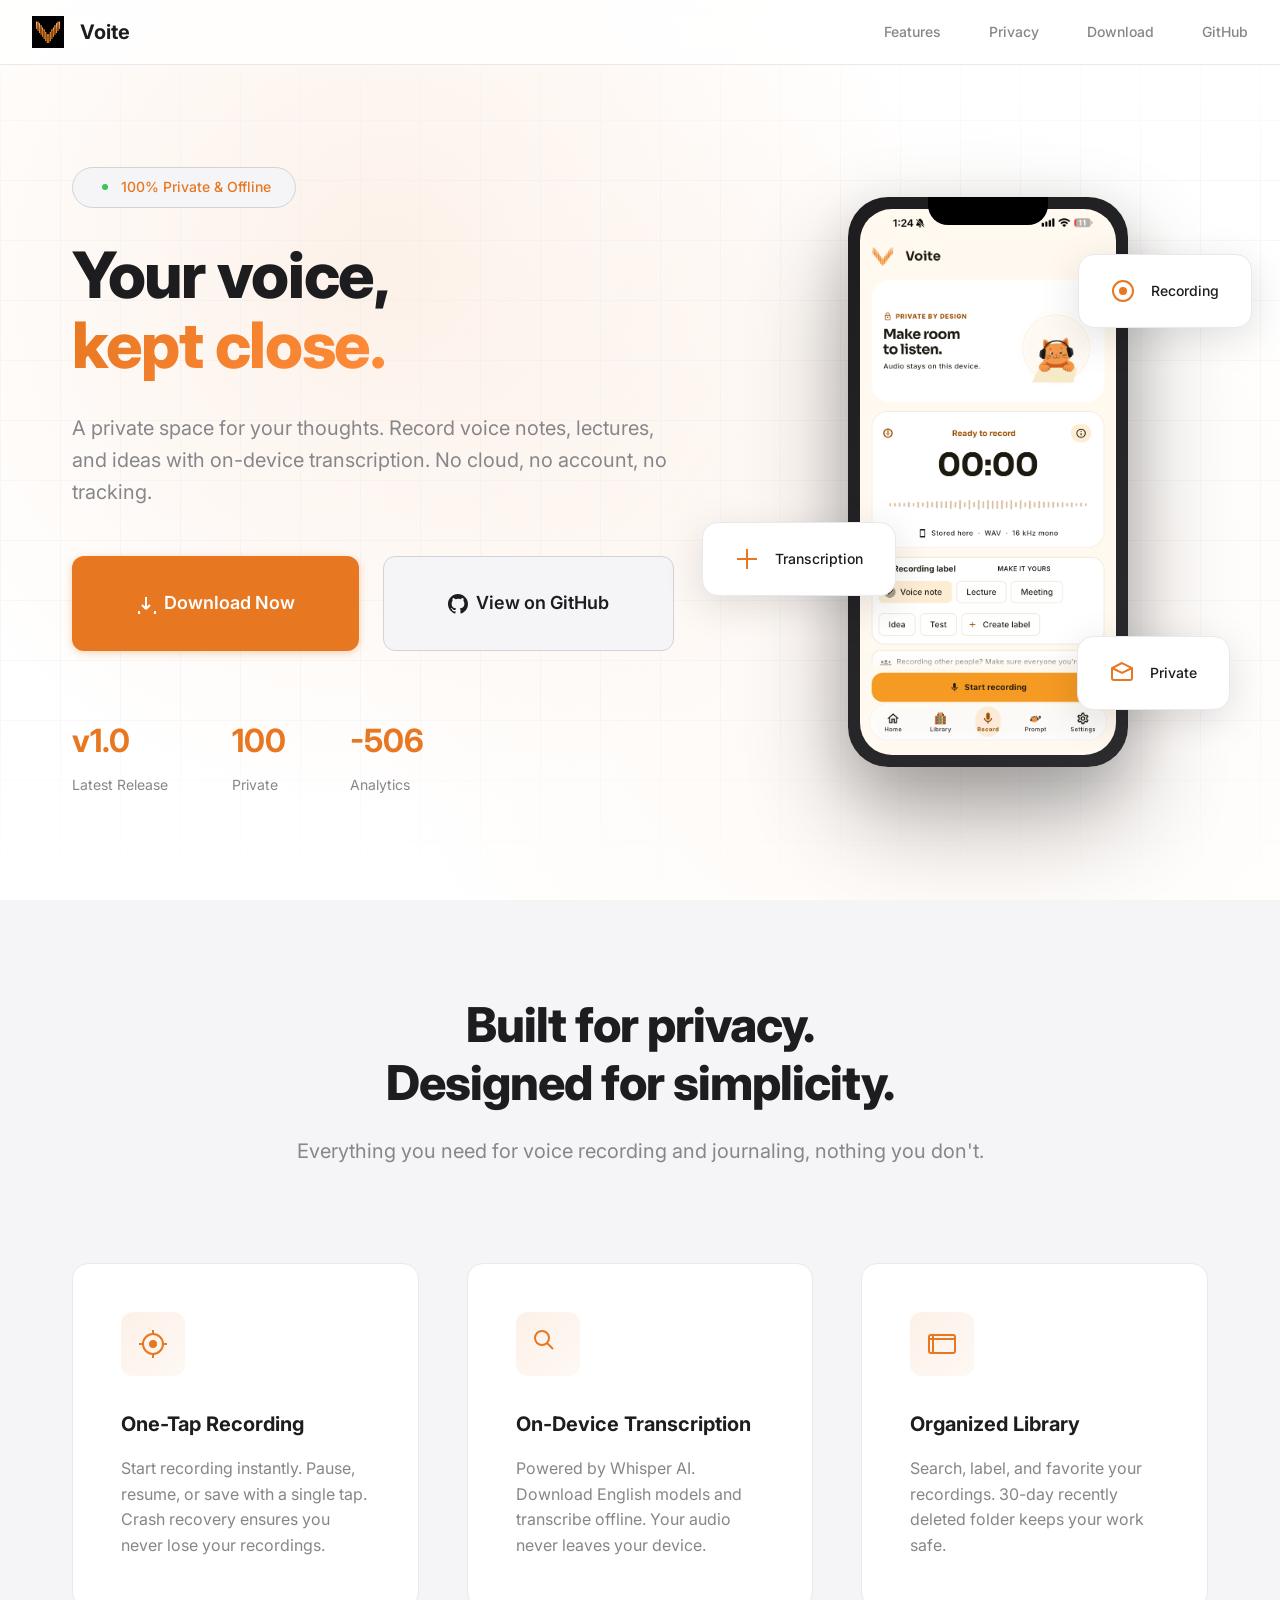
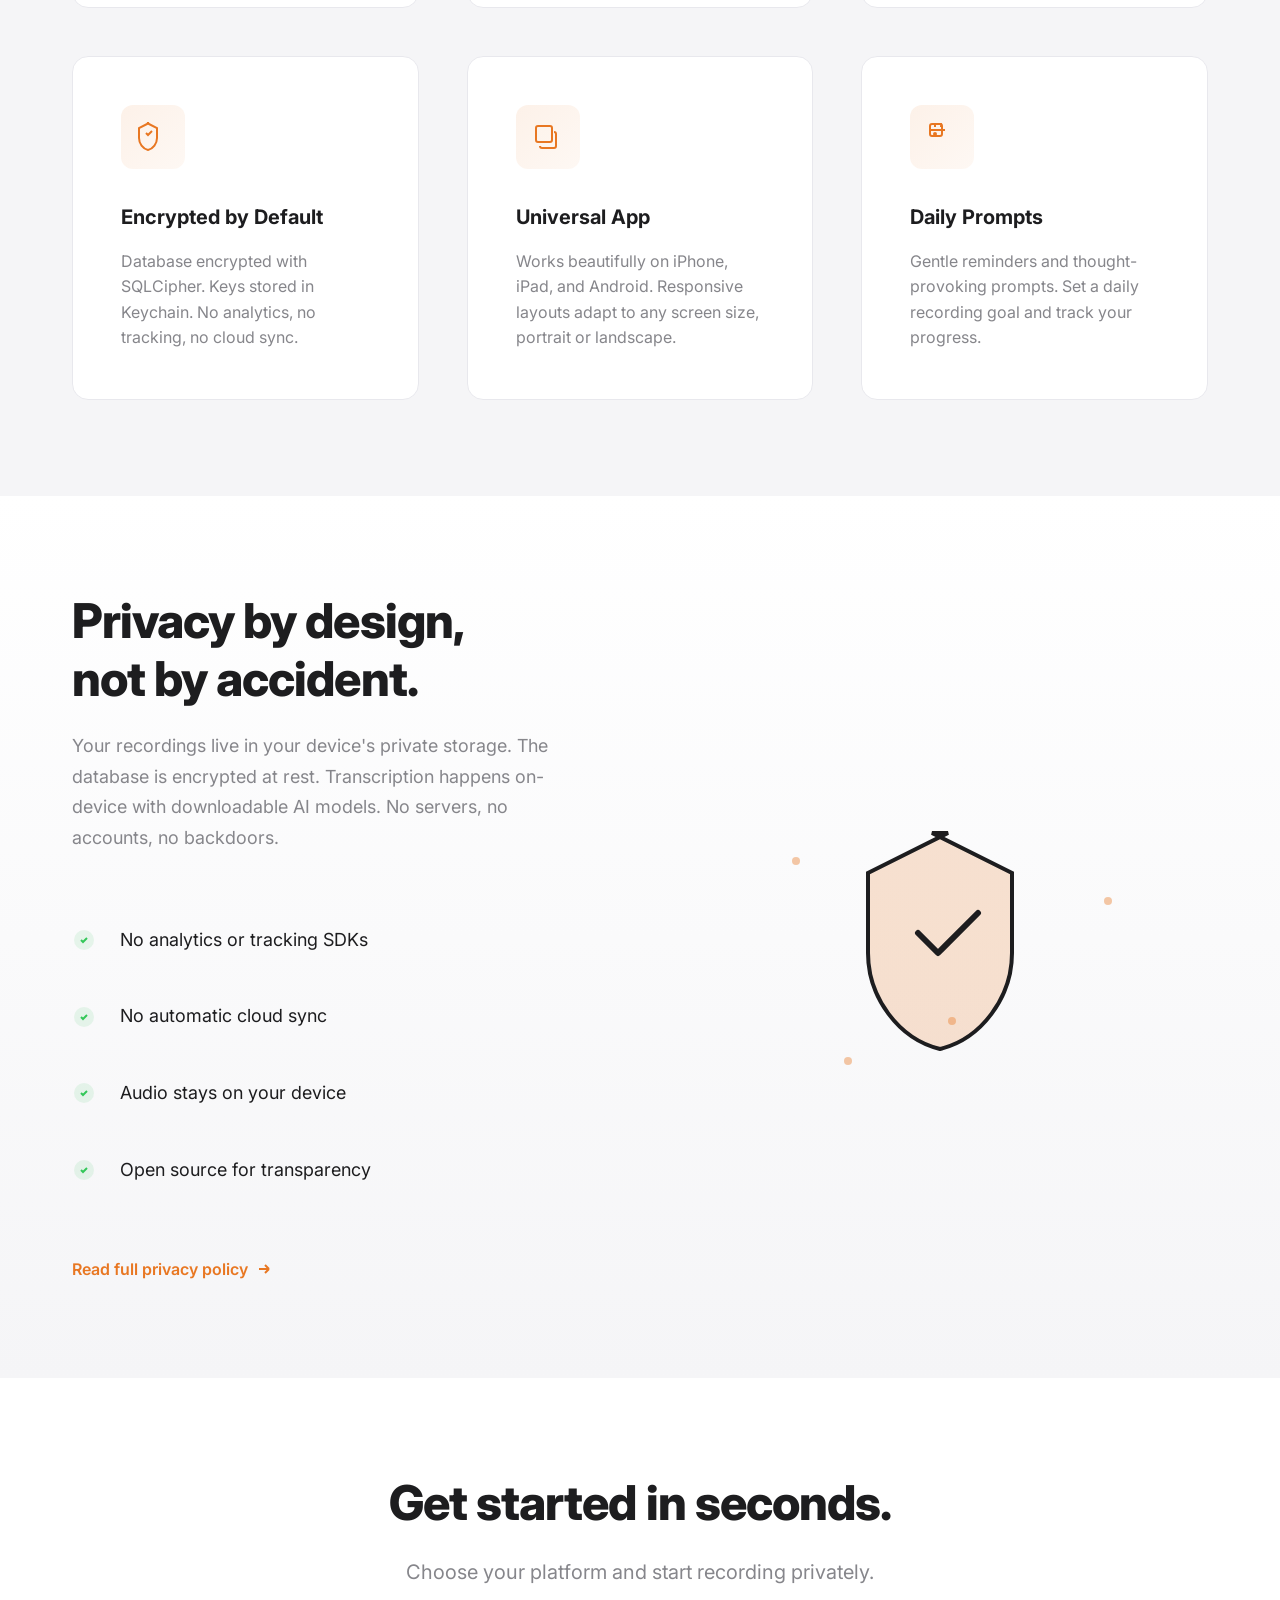
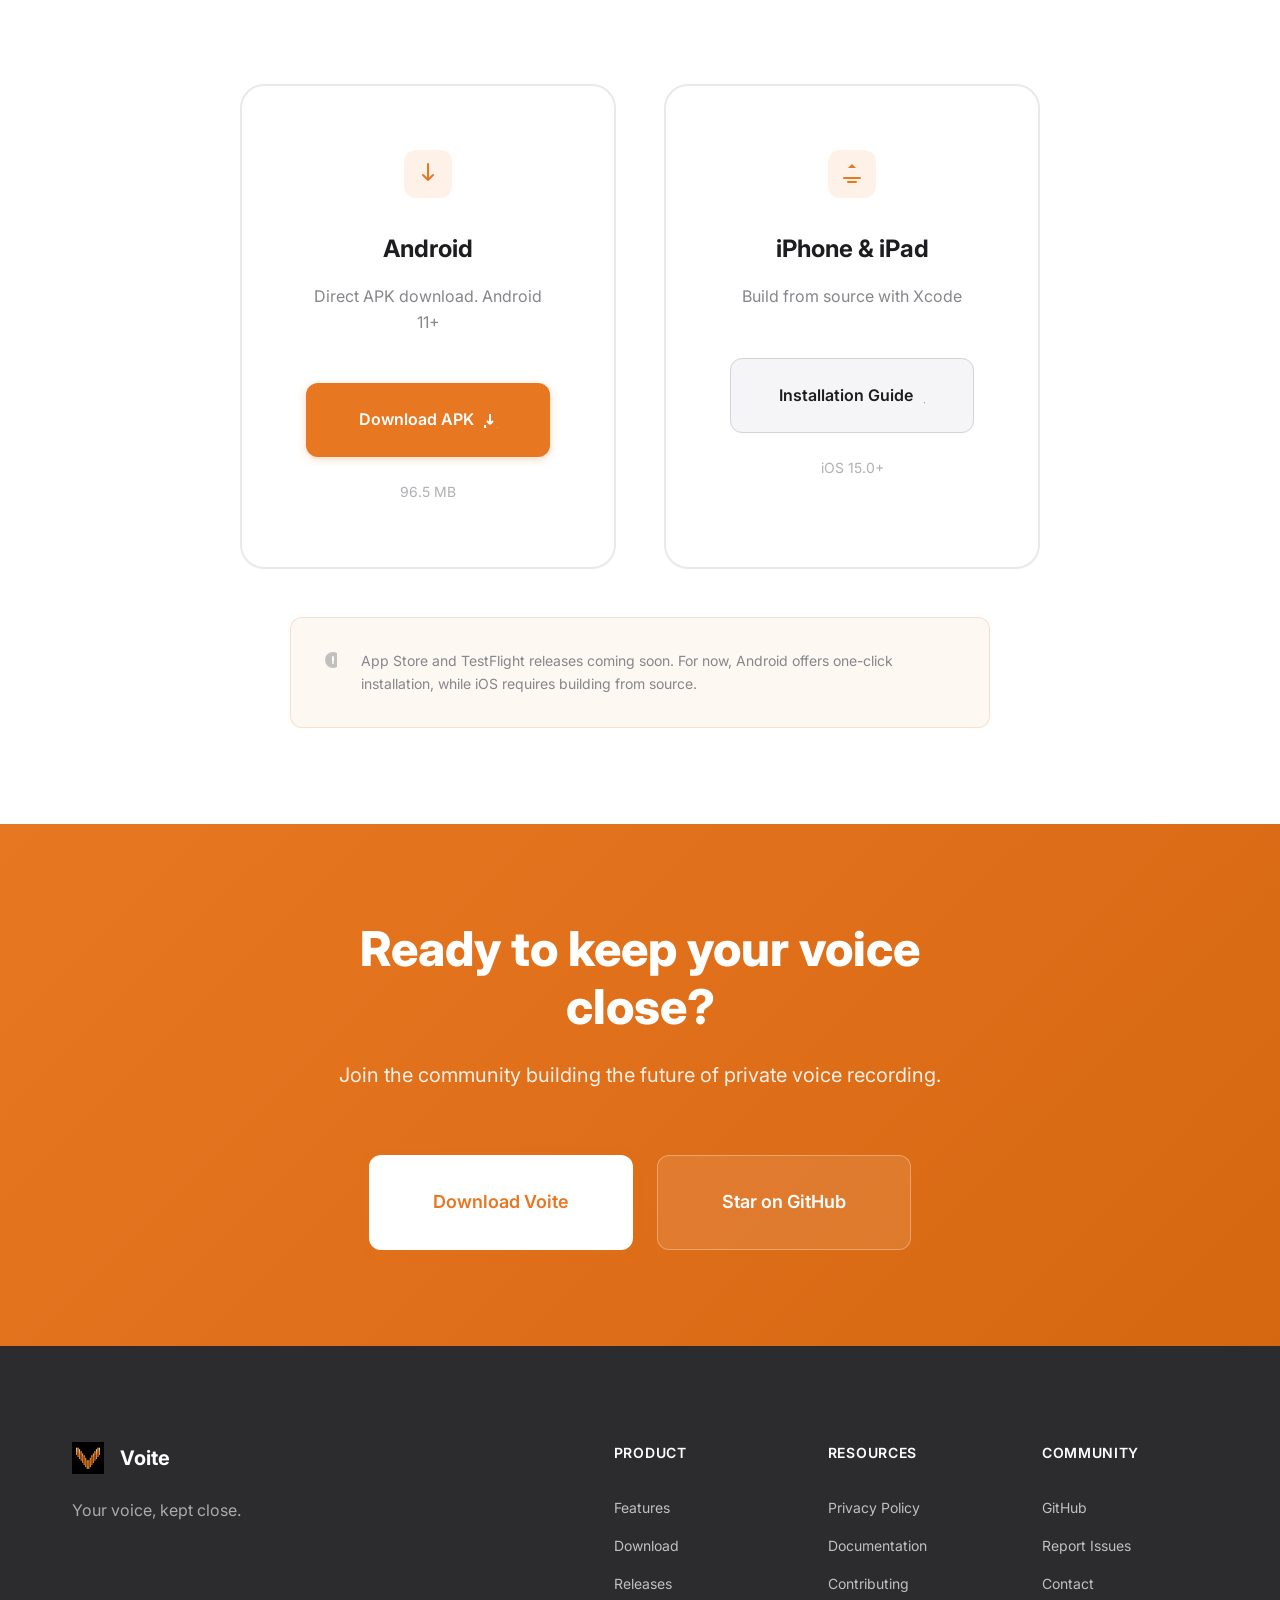
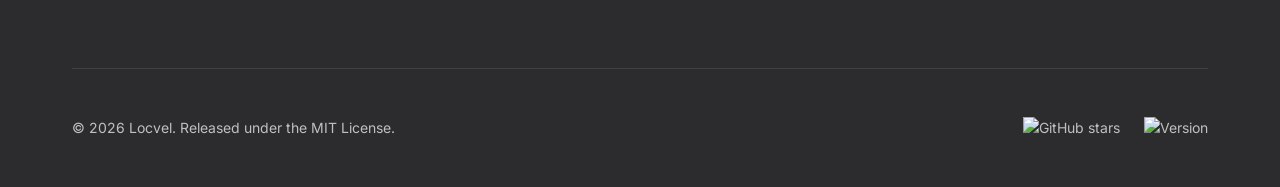
==== commit ae954c85: "Fix: Use real Voite logo, improve stats labels (v1.0, Private, Analytics)" ====
--- a/docs/index.html
+++ b/docs/index.html
@@ -23,11 +23,7 @@
     <nav class="nav">
         <div class="nav-container">
             <div class="nav-logo">
-                <svg width="32" height="32" viewBox="0 0 32 32" fill="none">
-                    <path d="M16 4L8 12V28H24V12L16 4Z" fill="currentColor" opacity="0.2"/>
-                    <path d="M16 4L8 12M16 4L24 12M16 4V12M8 12V28H24V12M8 12H24" stroke="currentColor" stroke-width="2" stroke-linecap="round" stroke-linejoin="round"/>
-                    <circle cx="16" cy="20" r="3" fill="currentColor"/>
-                </svg>
+                <img src="assets/images/voite-logo.png" width="32" height="32" alt="Voite">
                 <span>Voite</span>
             </div>
             <div class="nav-links">
@@ -86,16 +82,16 @@
                 
                 <div class="hero-stats" data-animate="fade-up" data-delay="400">
                     <div class="stat">
-                        <div class="stat-value">1.0.0</div>
-                        <div class="stat-label">Latest Version</div>
+                        <div class="stat-value">v1.0</div>
+                        <div class="stat-label">Latest Release</div>
                     </div>
                     <div class="stat">
                         <div class="stat-value">100%</div>
-                        <div class="stat-label">Offline</div>
+                        <div class="stat-label">Private</div>
                     </div>
                     <div class="stat">
                         <div class="stat-value">0</div>
-                        <div class="stat-label">Tracking</div>
+                        <div class="stat-label">Analytics</div>
                     </div>
                 </div>
             </div>
@@ -368,11 +364,7 @@
             <div class="footer-grid">
                 <div class="footer-brand">
                     <div class="footer-logo">
-                        <svg width="32" height="32" viewBox="0 0 32 32" fill="none">
-                            <path d="M16 4L8 12V28H24V12L16 4Z" fill="currentColor" opacity="0.2"/>
-                            <path d="M16 4L8 12M16 4L24 12M16 4V12M8 12V28H24V12M8 12H24" stroke="currentColor" stroke-width="2"/>
-                            <circle cx="16" cy="20" r="3" fill="currentColor"/>
-                        </svg>
+                        <img src="assets/images/voite-logo.png" width="32" height="32" alt="Voite">
                         <span>Voite</span>
                     </div>
                     <p class="footer-tagline">Your voice, kept close.</p>
